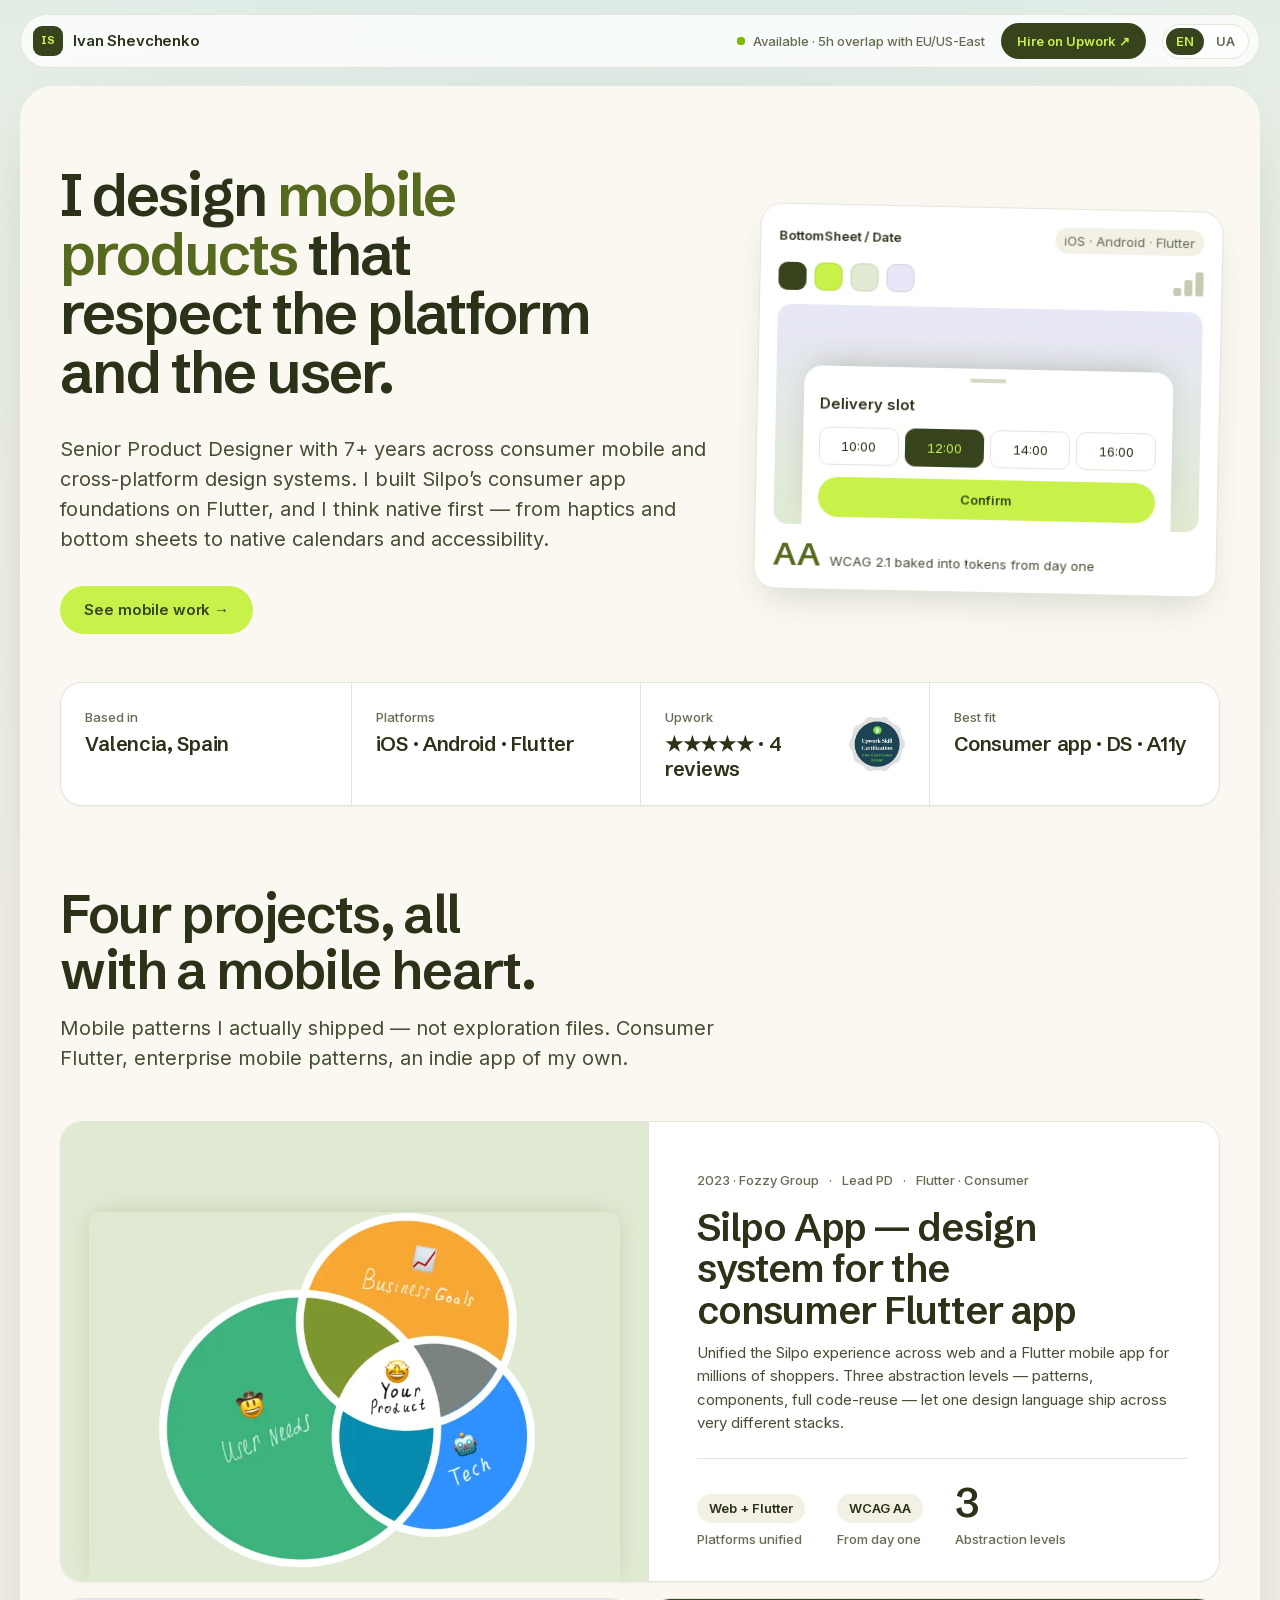
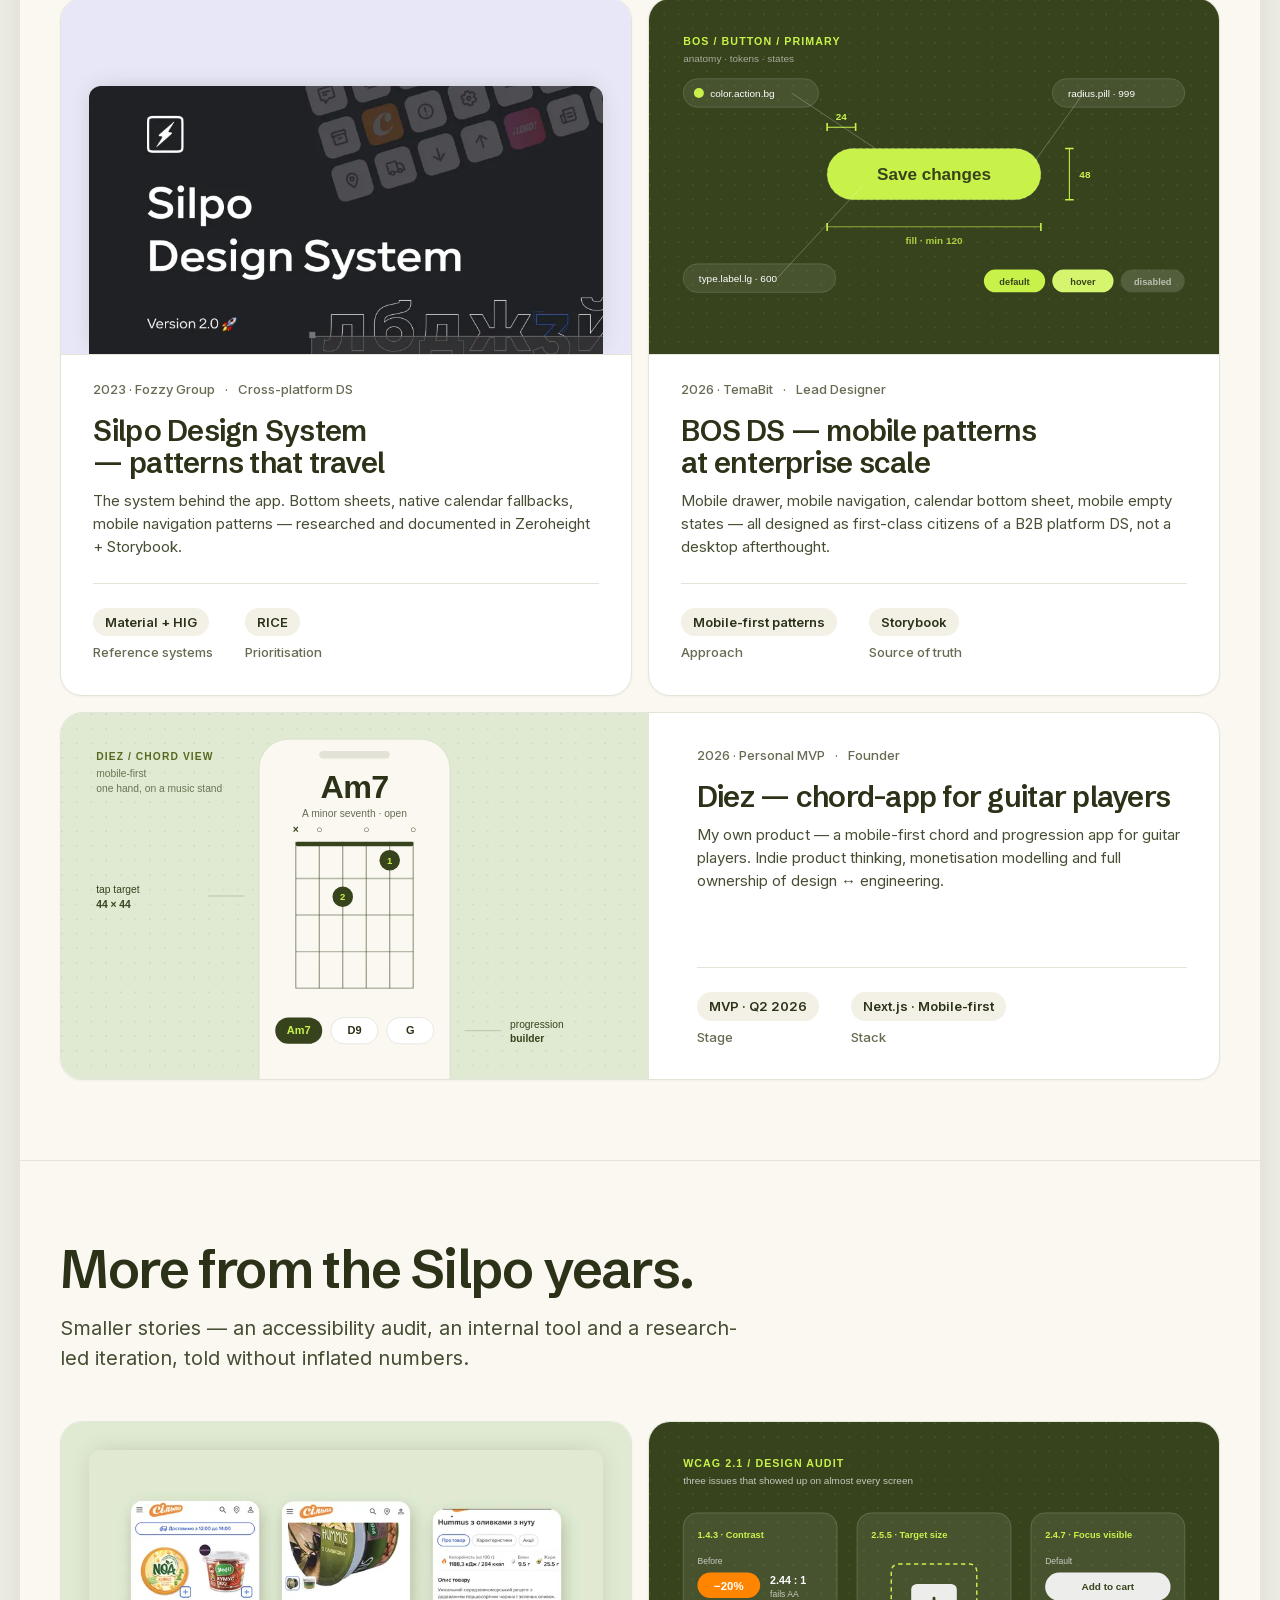
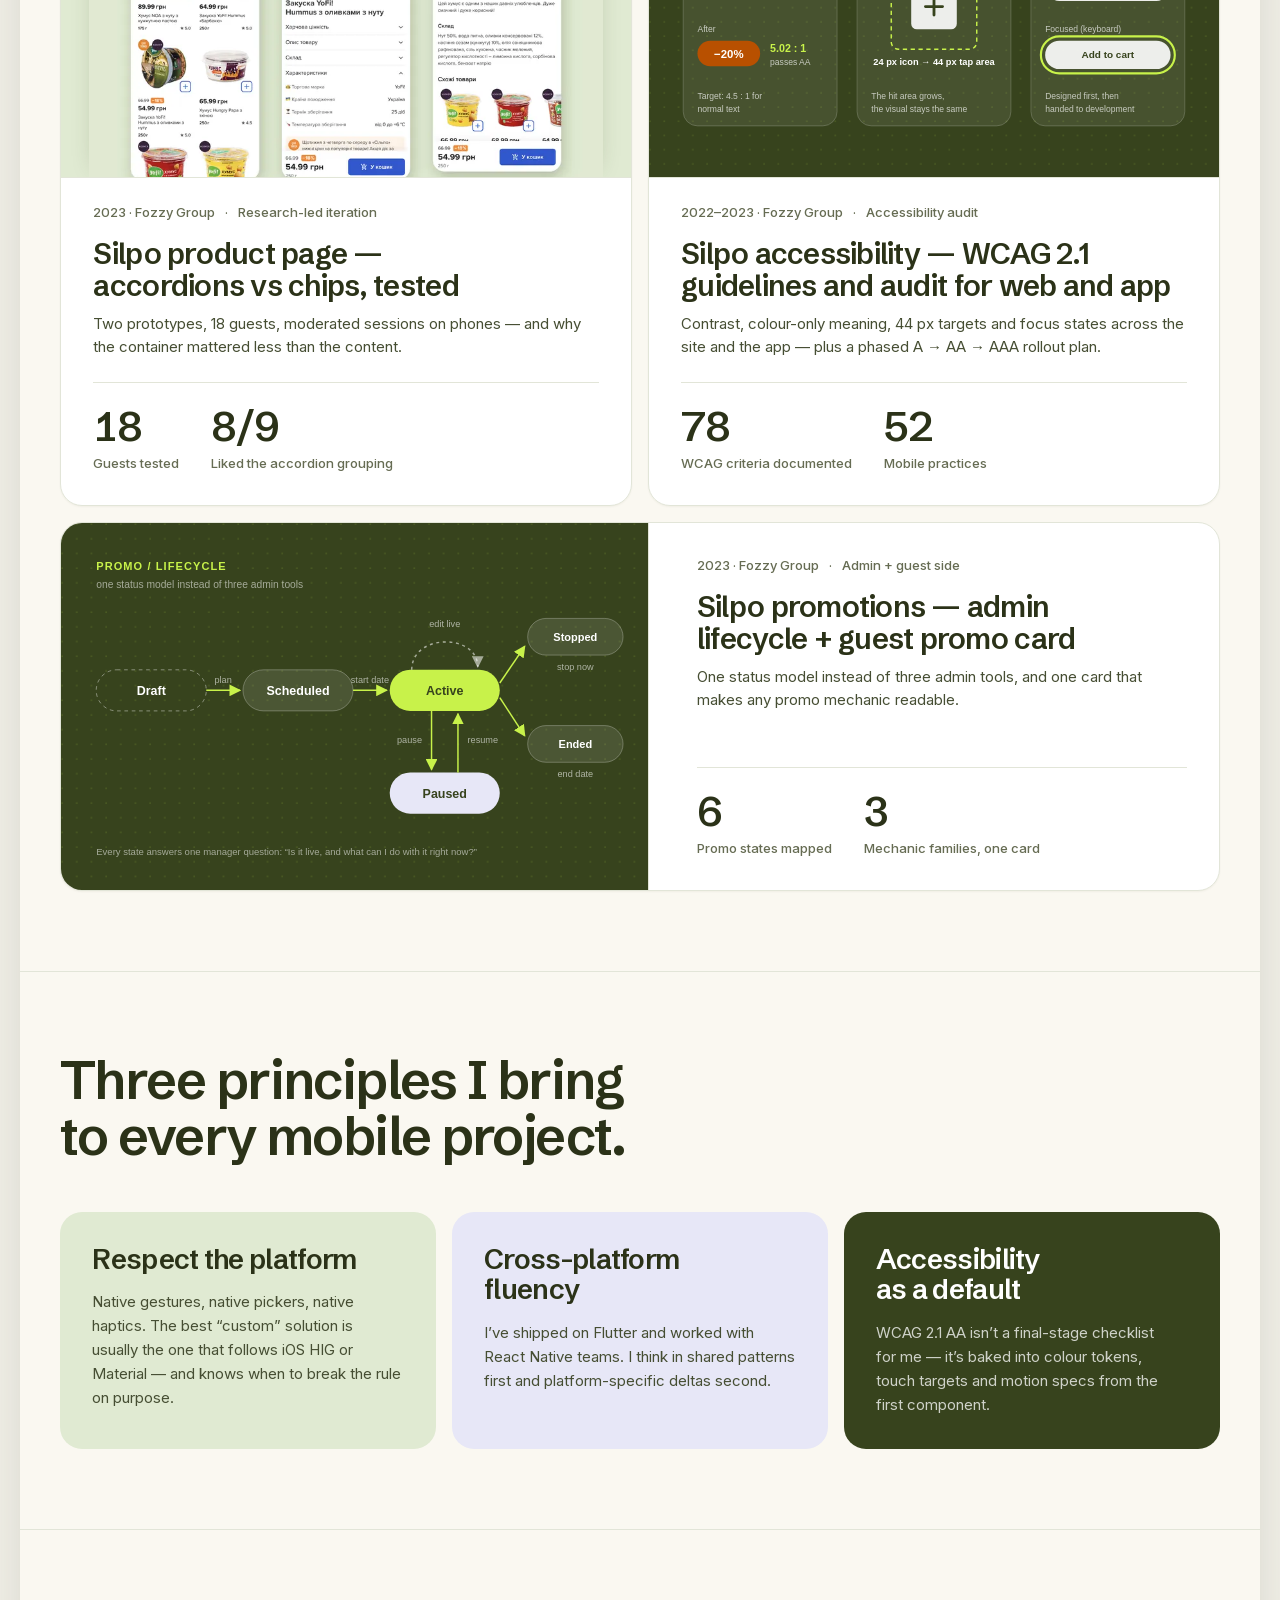
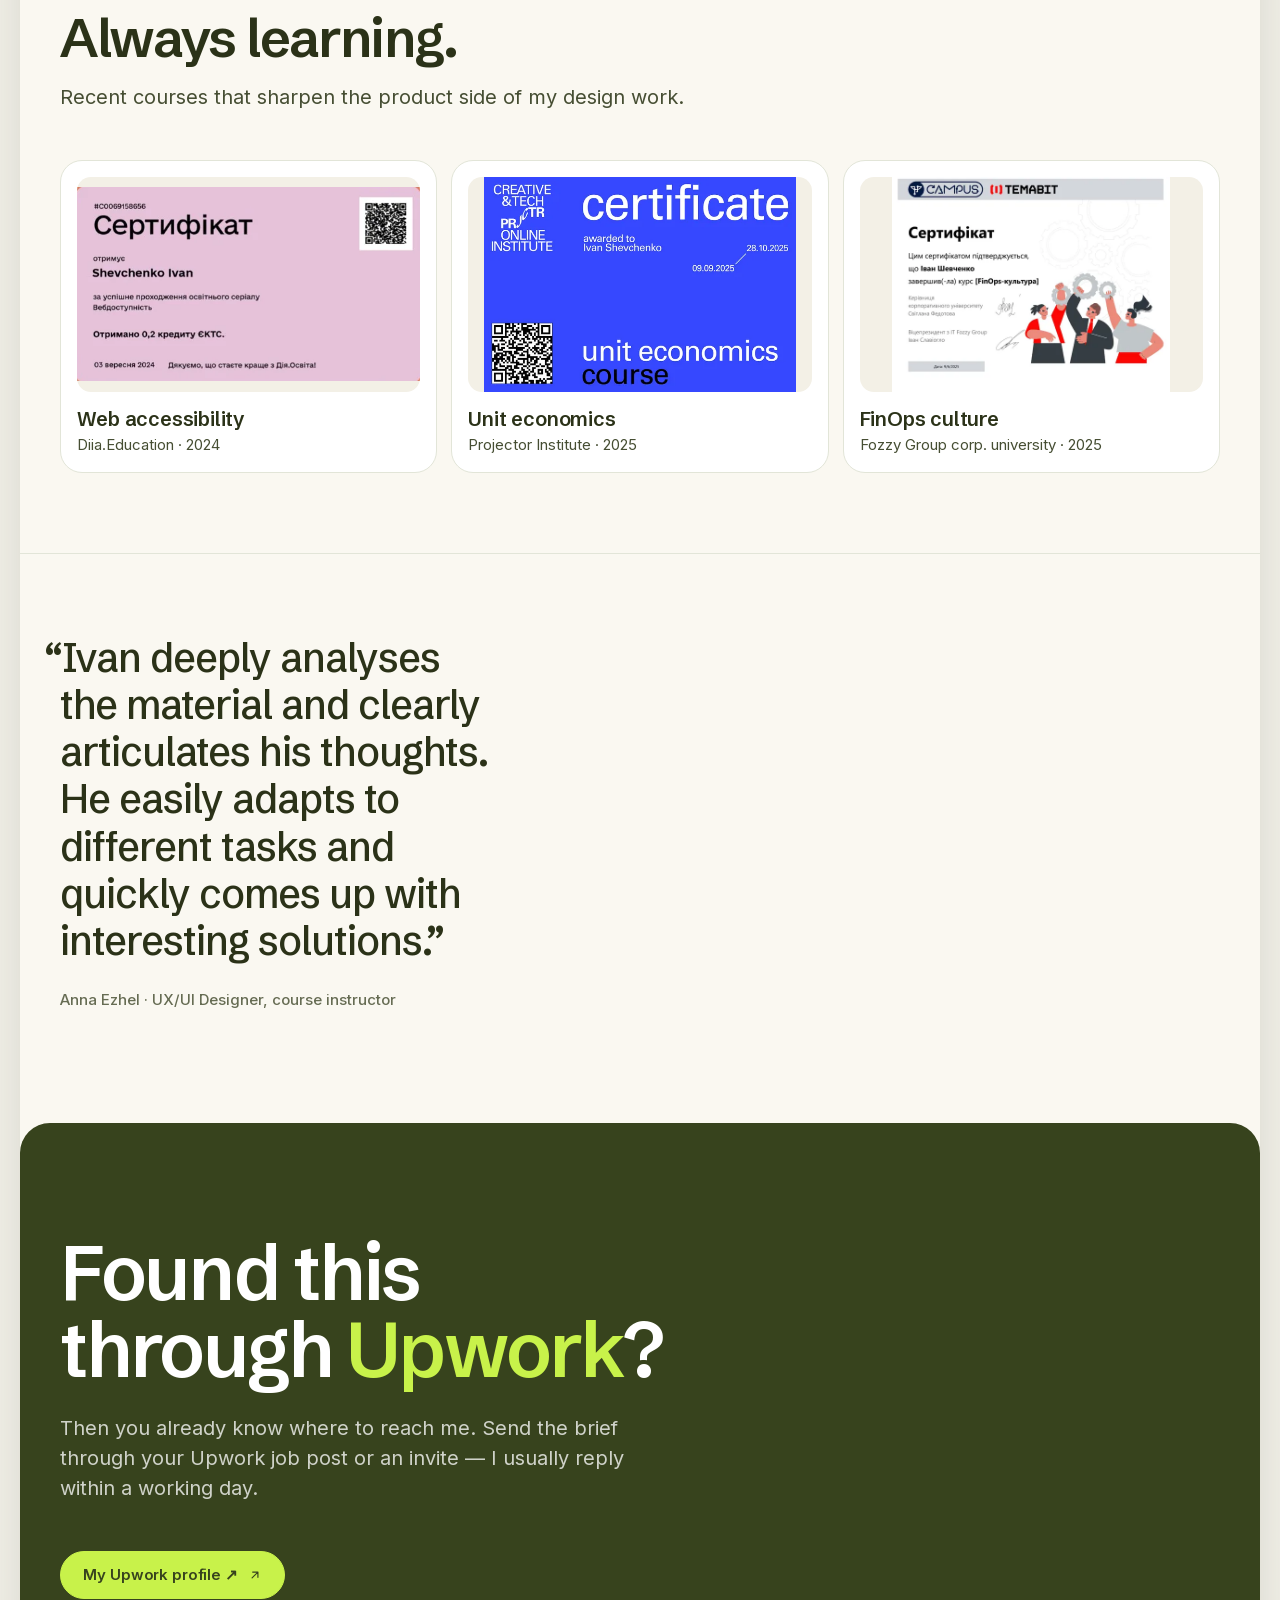
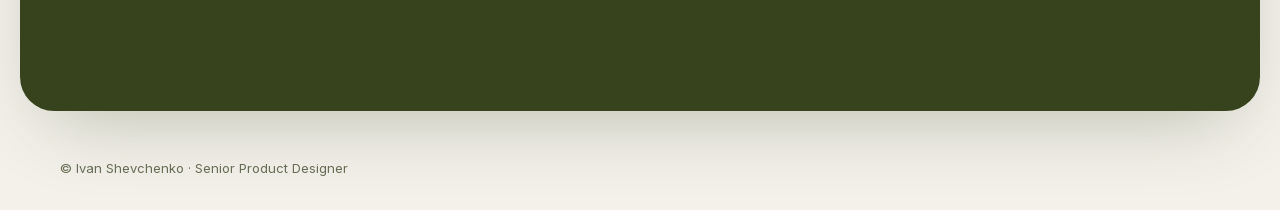
==== mobile/index.html @ 8f749a45 "Add Silpo accessibility case; deploy pending TemaBit cases, certificates, fonts, 404 Co-Authored-By:" ====
<!doctype html>
<html lang="en">
<head>
  <meta charset="utf-8" />
  <meta name="robots" content="noindex" />
  <meta name="viewport" content="width=device-width, initial-scale=1" />
  <title>Ivan Shevchenko — Senior Product Designer · Mobile Apps</title>
  <meta name="description" content="Senior Product Designer for mobile-first products. Flutter consumer app, cross-platform design systems, accessibility from day one." />
  <meta name="theme-color" content="#37431d" />
  <link rel="icon" href="../assets/favicon.svg" type="image/svg+xml" />
  <meta property="og:type" content="website" />
  <meta property="og:title" content="Ivan Shevchenko — Senior Product Designer · Mobile Apps" />
  <meta property="og:description" content="Senior Product Designer for mobile-first products. Flutter consumer app, cross-platform design systems, accessibility from day one." />
  <meta property="og:image" content="https://shevchenko-ivan.github.io/work/assets/og.png" />
  <meta name="twitter:card" content="summary_large_image" />
  <link rel="preload" href="../assets/fonts/schibsted-grotesk-latin.woff2" as="font" type="font/woff2" crossorigin>
  <link rel="preload" href="../assets/fonts/inter-latin.woff2" as="font" type="font/woff2" crossorigin>
  <link rel="stylesheet" href="../styles/main.css?v=4b3d7dd9" />
  <script>document.documentElement.classList.add('js')</script>
</head>
<body>
  <a class="skip-link" href="#main" data-i18n="a11y.skip">Skip to content</a>

  <header class="nav">
    <div class="wrap nav__inner">
      <a href="../" class="nav__brand" data-home>
        <span class="nav__brand-mark">IS</span>
        <span>Ivan Shevchenko</span>
      </a>
      <div class="nav__right">
        <div class="nav__meta">
          <span class="nav__status"><span class="nav__dot"></span><span data-i18n="status.available">Available · 5h overlap with EU/US-East</span></span>
        </div>
        <a class="nav__cta" href="https://www.upwork.com/freelancers/~0138a475970ec656ad" target="_blank" rel="noopener" data-i18n="nav.ctaUpwork">Hire on Upwork ↗</a>
        <button class="lang-switch" type="button">
          <span class="lang-switch__opt" data-lang="en">EN</span>
          <span class="lang-switch__opt" data-lang="ua">UA</span>
          <span class="sr-only lang-switch__hint"> — Українська версія</span>
        </button>
      </div>
    </div>
  </header>

  <main id="main" class="sheet">
    <section class="hero wrap">
      <div class="hero__copy">
      <h1 class="hero__title" data-i18n="hero.fl-mob.title">I design <em>mobile products</em> that respect the platform and the user.</h1>
      <p class="hero__lede" data-i18n="hero.fl-mob.lede">
        Senior Product Designer with 7+ years across consumer mobile and cross-platform design systems.
        I built Silpo’s consumer app foundations on Flutter, and I think native first —
        from haptics and bottom sheets to native calendars and accessibility.
      </p>
      <a class="hero__cta" href="#work" data-i18n="hero.cta.workMobile">See mobile work →</a>
      </div>
      <figure class="spec spec--mobile" aria-hidden="true">
      <div class="spec__bar"><span class="spec__name">BottomSheet / Date</span><span class="spec__tag">iOS · Android · Flutter</span></div>
      <div class="spec__tokens">
        <span class="spec__swatch spec__swatch--ink" data-token="ink · #37431D"></span>
        <span class="spec__swatch spec__swatch--lime" data-token="accent · #C8F24A"></span>
        <span class="spec__swatch spec__swatch--sage" data-token="sage · #E0EAD2"></span>
        <span class="spec__swatch spec__swatch--lav" data-token="lavender · #E7E7F7"></span>
        <span class="spec__spacing"><i></i><i></i><i></i></span>
      </div>
      <div class="spec__phone">
        <div class="spec__sheet">
          <span class="spec__handle"></span>
          <span class="spec__title">Delivery slot</span>
          <div class="spec__slots"><span>10:00</span><span class="is-on">12:00</span><span>14:00</span><span>16:00</span></div>
          <span class="spec__btn">Confirm</span>
        </div>
      </div>
      <figcaption class="spec__metric"><strong>AA</strong><span data-i18n="spec.m.wcag">WCAG 2.1 baked into tokens from day one</span></figcaption>
    </figure>
    </section>

    <section class="wrap">
      <div class="facts">
        <div class="fact"><div class="fact__label" data-i18n="fact.basedIn">Based in</div><div class="fact__value" data-i18n="fact.val.spain">Valencia, Spain</div></div>
        <div class="fact"><div class="fact__label" data-i18n="fact.platforms">Platforms</div><div class="fact__value">iOS · Android · Flutter</div></div>
        <div class="fact fact--cert"><div><div class="fact__label" data-i18n="fact.upwork">Upwork</div><div class="fact__value" data-i18n="fact.val.upwork">★★★★★ · 4 reviews</div></div><a class="cert" href="https://www.upwork.com/freelancers/~0138a475970ec656ad" target="_blank" rel="noopener"><img src="../assets/upwork-cert.webp" alt="Upwork Skill Certification: User Experience Design" width="200" height="192" loading="lazy" decoding="async"></a></div>
        <div class="fact"><div class="fact__label" data-i18n="fact.bestFit">Best fit</div><div class="fact__value">Consumer app · DS · A11y</div></div>
      </div>
    </section>

    <section id="work" class="section">
      <div class="wrap">
        <div class="section__head">
          <h2 class="section__title" data-i18n="sec.fl-mob.workTitle">Four projects, all with a mobile heart.</h2>
          <p class="section__desc" data-i18n="sec.fl-mob.workDesc">Mobile patterns I actually shipped — not exploration files. Consumer Flutter, enterprise mobile patterns, an indie app of my own.</p>
        </div>

        <div class="cases cases--featured">
          <a class="case" href="../cases/silpo-app/">
            <div class="case__thumb"><img src="../assets/cases/silpo-app/cover.webp" srcset="../assets/cases/silpo-app/cover-800.webp 800w, ../assets/cases/silpo-app/cover.webp 1600w" sizes="(min-width: 1000px) 640px, 100vw" width="1600" height="1112" alt="" loading="lazy" decoding="async"></div>
            <div class="case__meta"><span>2023 · Fozzy Group</span><span>Lead PD</span><span>Flutter · Consumer</span></div>
            <h3 class="case__title" data-i18n="t.f8d6ee84">Silpo App — design system for the consumer Flutter app</h3>
            <p class="case__sub" data-i18n="t.dd6a69f3">
              Unified the Silpo experience across web and a Flutter mobile app for millions of shoppers.
              Three abstraction levels — patterns, components, full code-reuse — let one design language ship across very different stacks.
            </p>
            <div class="case__metrics">
              <div><span class="metric__value metric__value--text">Web + Flutter</span><span class="metric__label" data-i18n="t.cb261b32">Platforms unified</span></div>
              <div><span class="metric__value metric__value--text">WCAG AA</span><span class="metric__label" data-i18n="t.08bc3591">From day one</span></div>
              <div><span class="metric__value">3</span><span class="metric__label" data-i18n="t.09fceba8">Abstraction levels</span></div>
            </div>
          </a>

          <a class="case" href="../cases/silpo-design-system/">
            <div class="case__thumb"><img src="../assets/cases/silpo-design-system/cover.webp" srcset="../assets/cases/silpo-design-system/cover-800.webp 800w, ../assets/cases/silpo-design-system/cover.webp 1600w" sizes="(min-width: 1000px) 640px, 100vw" width="1600" height="835" alt="" loading="lazy" decoding="async"></div>
            <div class="case__meta"><span>2023 · Fozzy Group</span><span>Cross-platform DS</span></div>
            <h3 class="case__title" data-i18n="t.dce5306d">Silpo Design System — patterns that travel</h3>
            <p class="case__sub" data-i18n="t.03d5e5f7">
              The system behind the app. Bottom sheets, native calendar fallbacks, mobile navigation patterns — researched and documented in Zeroheight + Storybook.
            </p>
            <div class="case__metrics">
              <div><span class="metric__value metric__value--text">Material + HIG</span><span class="metric__label" data-i18n="t.eaf71a87">Reference systems</span></div>
              <div><span class="metric__value metric__value--text">RICE</span><span class="metric__label" data-i18n="t.3eb38c39">Prioritisation</span></div>
            </div>
          </a>

          <a class="case" href="../cases/bos-design-system/">
            <div class="case__thumb case__thumb--art"><img src="../assets/cases/bos-design-system/anatomy.svg" alt="" width="800" height="500" loading="lazy" decoding="async"></div>
            <div class="case__meta"><span>2026 · TemaBit</span><span data-i18n="t.dc4a0d6a">Lead Designer</span></div>
            <h3 class="case__title" data-i18n="t.c1a23518">BOS DS — mobile patterns at enterprise scale</h3>
            <p class="case__sub" data-i18n="t.455fb505">
              Mobile drawer, mobile navigation, calendar bottom sheet, mobile empty states — all designed as first-class citizens of a B2B platform DS, not a desktop afterthought.
            </p>
            <div class="case__metrics">
              <div><span class="metric__value metric__value--text" data-i18n="t.918275a7">Mobile-first patterns</span><span class="metric__label" data-i18n="t.40a68b5d">Approach</span></div>
              <div><span class="metric__value metric__value--text">Storybook</span><span class="metric__label" data-i18n="t.b556a64b">Source of truth</span></div>
            </div>
          </a>

          <a class="case" href="../cases/diez/">
            <div class="case__thumb case__thumb--art"><img src="../assets/cases/diez/chord.svg" alt="" width="800" height="500" loading="lazy" decoding="async"></div>
            <div class="case__meta"><span data-i18n="t.cd29d9fe">2026 · Personal MVP</span><span data-i18n="t.ad5b1a22">Founder</span></div>
            <h3 class="case__title" data-i18n="t.53f28d13">Diez — chord-app for guitar players</h3>
            <p class="case__sub" data-i18n="t.a53be538">
              My own product — a mobile-first chord and progression app for guitar players.
              Indie product thinking, monetisation modelling and full ownership of design ↔ engineering.
            </p>
            <div class="case__metrics">
              <div><span class="metric__value metric__value--text">MVP · Q2 2026</span><span class="metric__label" data-i18n="t.64c6da24">Stage</span></div>
              <div><span class="metric__value metric__value--text">Next.js · Mobile-first</span><span class="metric__label" data-i18n="t.2187e102">Stack</span></div>
            </div>
          </a>
        </div>
      </div>
    </section>

    <section class="section">
      <div class="wrap">
        <div class="section__head">
          <h2 class="section__title" data-i18n="sec.more.title">More from the Silpo years.</h2>
          <p class="section__desc" data-i18n="sec.more.desc">Smaller stories — an accessibility audit, an internal tool and a research-led iteration, told without inflated numbers.</p>
        </div>
        <div class="cases">
          <a class="case" href="../cases/silpo-product-page/">
            <div class="case__thumb"><img src="../assets/cases/silpo-product-page/cover.webp" srcset="../assets/cases/silpo-product-page/cover-800.webp 800w, ../assets/cases/silpo-product-page/cover.webp 1600w" sizes="(min-width: 1000px) 640px, 100vw" width="1600" height="1186" alt="" loading="lazy" decoding="async"></div>
            <div class="case__meta"><span>2023 · Fozzy Group</span><span data-i18n="case.pp.meta.kind">Research-led iteration</span></div>
            <h3 class="case__title" data-i18n="case.pp.cardTitle">Silpo product page — accordions vs chips, tested</h3>
            <p class="case__sub" data-i18n="case.pp.cardSub">Two prototypes, 18 guests, moderated sessions on phones — and why the container mattered less than the content.</p>
            <div class="case__metrics">
              <div><span class="metric__value">18</span><span class="metric__label" data-i18n="case.pp.find.m1">Guests tested</span></div>
              <div><span class="metric__value">8/9</span><span class="metric__label" data-i18n="case.pp.find.m2">Liked the accordion grouping</span></div>
            </div>
          </a>
          <a class="case" href="../cases/silpo-accessibility/">
            <div class="case__thumb case__thumb--art"><img src="../assets/cases/silpo-accessibility/cover.svg" alt="" width="800" height="500" loading="lazy" decoding="async"></div>
            <div class="case__meta"><span>2022–2023 · Fozzy Group</span><span data-i18n="case.a11y.kicker">Accessibility audit</span></div>
            <h3 class="case__title" data-i18n="case.a11y.cardTitle">Silpo accessibility — WCAG 2.1 guidelines and audit for web and app</h3>
            <p class="case__sub" data-i18n="case.a11y.cardSub">Contrast, colour-only meaning, 44 px targets and focus states across the site and the app — plus a phased A → AA → AAA rollout plan.</p>
            <div class="case__metrics">
              <div><span class="metric__value">78</span><span class="metric__label" data-i18n="case.a11y.m1">WCAG criteria documented</span></div>
              <div><span class="metric__value">52</span><span class="metric__label" data-i18n="case.a11y.m2">Mobile practices</span></div>
            </div>
          </a>
          <a class="case" href="../cases/silpo-promo/">
            <div class="case__thumb case__thumb--art"><img src="../assets/cases/silpo-promo/lifecycle.svg" alt="" width="800" height="500" loading="lazy" decoding="async"></div>
            <div class="case__meta"><span>2023 · Fozzy Group</span><span data-i18n="case.promo.kicker">Admin + guest side</span></div>
            <h3 class="case__title" data-i18n="case.promo.cardTitle">Silpo promotions — admin lifecycle + guest promo card</h3>
            <p class="case__sub" data-i18n="case.promo.cardSub">One status model instead of three admin tools, and one card that makes any promo mechanic readable.</p>
            <div class="case__metrics">
              <div><span class="metric__value">6</span><span class="metric__label" data-i18n="case.promo.m1">Promo states mapped</span></div>
              <div><span class="metric__value">3</span><span class="metric__label" data-i18n="case.promo.m2">Mechanic families, one card</span></div>
            </div>
          </a>
        </div>
      </div>
    </section>

    <section class="section">
      <div class="wrap">
        <div class="section__head">
          <h2 class="section__title" data-i18n="sec.fl-mob.howTitle">Three principles I bring to every mobile project.</h2>
        </div>
        <div class="pillars">
          <div class="pillar">
            <h3 class="pillar__title" data-i18n="pillar.respectPlatform.title">Respect the platform</h3>
            <p class="pillar__body" data-i18n="pillar.body.respectPlatform">Native gestures, native pickers, native haptics. The best “custom” solution is usually the one that follows iOS HIG or Material — and knows when to break the rule on purpose.</p>
          </div>
          <div class="pillar">
            <h3 class="pillar__title" data-i18n="pillar.crossPlatform.title">Cross-platform fluency</h3>
            <p class="pillar__body" data-i18n="pillar.body.crossPlatform">
              I’ve shipped on Flutter and worked with React Native teams. I think in shared patterns first and platform-specific deltas second.
            </p>
          </div>
          <div class="pillar">
            <h3 class="pillar__title" data-i18n="pillar.a11y.title">Accessibility as a default</h3>
            <p class="pillar__body" data-i18n="pillar.body.a11y">
              WCAG 2.1 AA isn’t a final-stage checklist for me — it’s baked into colour tokens, touch targets and motion specs from the first component.
            </p>
          </div>
        </div>
      </div>
    </section>

    <section class="section">
      <div class="wrap">
        <div class="section__head">
          <h2 class="section__title" data-i18n="certs.title">Always learning.</h2>
          <p class="section__desc" data-i18n="certs.desc">Recent courses that sharpen the product side of my design work.</p>
        </div>
        <div class="certs">
          <a class="cert-card" href="../assets/certs/web-accessibility.webp" target="_blank" rel="noopener">
            <div class="cert-card__thumb"><img src="../assets/certs/web-accessibility.webp" width="516" height="292" alt="Certificate: Web accessibility, Diia.Education, 2024" loading="lazy" decoding="async"></div>
            <h3 class="cert-card__title" data-i18n="certs.a11y.title">Web accessibility</h3>
            <p class="cert-card__meta" data-i18n="certs.a11y.meta">Diia.Education · 2024</p>
          </a>
          <a class="cert-card" href="../assets/certs/unit-economics.webp" target="_blank" rel="noopener">
            <div class="cert-card__thumb"><img src="../assets/certs/unit-economics-600.webp" width="600" height="412" alt="Certificate: Unit economics course, Projector Creative &amp; Tech Institute, 2025" loading="lazy" decoding="async"></div>
            <h3 class="cert-card__title" data-i18n="certs.ue.title">Unit economics</h3>
            <p class="cert-card__meta" data-i18n="certs.ue.meta">Projector Institute · 2025</p>
          </a>
          <a class="cert-card" href="../assets/certs/finops.webp" target="_blank" rel="noopener">
            <div class="cert-card__thumb"><img src="../assets/certs/finops-600.webp" width="600" height="464" alt="Certificate: FinOps culture course, Fozzy Group corporate university, 2025" loading="lazy" decoding="async"></div>
            <h3 class="cert-card__title" data-i18n="certs.finops.title">FinOps culture</h3>
            <p class="cert-card__meta" data-i18n="certs.finops.meta">Fozzy Group corp. university · 2025</p>
          </a>
        </div>
      </div>
    </section>

    <section class="section">
      <div class="wrap">
        <h2 class="sr-only" data-i18n="section.testimonial">Testimonial</h2>
        <blockquote class="quote">
          <p class="quote__text" data-i18n="quote.anna">“Ivan deeply analyses the material and clearly articulates his thoughts. He easily adapts to different tasks and quickly comes up with interesting solutions.”</p>
          <p class="quote__cite" data-i18n="quote.anna.cite">Anna Ezhel · UX/UI Designer, course instructor</p>
        </blockquote>
      </div>
    </section>

      <section id="contact" class="contact">
      <div class="wrap">
        <h2 class="contact__title" data-i18n="fl.close.title">Found this through <em>Upwork</em>?</h2>
        <p class="contact__lede" data-i18n="fl.close.body">Then you already know where to reach me. Send the brief through your Upwork job post or an invite — I usually reply within a working day.</p>
        <div class="contact__row">
          <a class="contact__link" href="https://www.upwork.com/freelancers/~0138a475970ec656ad" target="_blank" rel="noopener" data-i18n="fl.close.cta">My Upwork profile ↗</a>
        </div>
      </div>
    </section>
  </main>

  <footer class="wrap foot">
    <span data-i18n="foot.copy">© Ivan Shevchenko · Senior Product Designer</span>
  </footer>

  <script src="../scripts/anim.js?v=e52e3bde" defer></script>
  <script src="../scripts/i18n.js?v=02f16e28" defer></script>
</body>
</html>
---- styles/main.css ----
/* ============================================
   Ivan Shevchenko — Portfolio
   Rounded bento · olive + lime · floating sheet.
   One stylesheet for the landing, four variations and seven case pages.
   ============================================ */

/* -- Fonts: self-hosted (no third-party request, GDPR-safe). Variable woff2, one file per subset. -- */
@font-face { font-family: 'Inter'; font-style: normal; font-weight: 400 600; font-display: swap;
  src: url(../assets/fonts/inter-latin.woff2) format('woff2'); unicode-range: U+0000-00FF, U+0131, U+0152-0153, U+02BB-02BC, U+02C6, U+02DA, U+02DC, U+0304, U+0308, U+0329, U+2000-206F, U+20AC, U+2122, U+2191, U+2193, U+2212, U+2215, U+FEFF, U+FFFD; }
@font-face { font-family: 'Inter'; font-style: normal; font-weight: 400 600; font-display: swap;
  src: url(../assets/fonts/inter-latin-ext.woff2) format('woff2'); unicode-range: U+0100-02BA, U+02BD-02C5, U+02C7-02CC, U+02CE-02D7, U+02DD-02FF, U+0304, U+0308, U+0329, U+1D00-1DBF, U+1E00-1E9F, U+1EF2-1EFF, U+2020, U+20A0-20AB, U+20AD-20C0, U+2113, U+2C60-2C7F, U+A720-A7FF; }
@font-face { font-family: 'Inter'; font-style: normal; font-weight: 400 600; font-display: swap;
  src: url(../assets/fonts/inter-cyrillic.woff2) format('woff2'); unicode-range: U+0301, U+0400-045F, U+0490-0491, U+04B0-04B1, U+2116; }
@font-face { font-family: 'Inter'; font-style: normal; font-weight: 400 600; font-display: swap;
  src: url(../assets/fonts/inter-cyrillic-ext.woff2) format('woff2'); unicode-range: U+0460-052F, U+1C80-1C8A, U+20B4, U+2DE0-2DFF, U+A640-A69F, U+FE2E-FE2F; }
@font-face { font-family: 'Schibsted Grotesk'; font-style: normal; font-weight: 500 700; font-display: swap;
  src: url(../assets/fonts/schibsted-grotesk-latin.woff2) format('woff2'); unicode-range: U+0000-00FF, U+0131, U+0152-0153, U+02BB-02BC, U+02C6, U+02DA, U+02DC, U+0304, U+0308, U+0329, U+2000-206F, U+20AC, U+2122, U+2191, U+2193, U+2212, U+2215, U+FEFF, U+FFFD; }
@font-face { font-family: 'Schibsted Grotesk'; font-style: normal; font-weight: 500 700; font-display: swap;
  src: url(../assets/fonts/schibsted-grotesk-latin-ext.woff2) format('woff2'); unicode-range: U+0100-02BA, U+02BD-02C5, U+02C7-02CC, U+02CE-02D7, U+02DD-02FF, U+0304, U+0308, U+0329, U+1D00-1DBF, U+1E00-1E9F, U+1EF2-1EFF, U+2020, U+20A0-20AB, U+20AD-20C0, U+2113, U+2C60-2C7F, U+A720-A7FF; }

/* -- Tokens ------------------------------------ */
:root {
  /* palette */
  --backdrop-1: #d6e6e5;
  --backdrop-2: #e6efe6;
  --backdrop-3: #f3f1ea;
  --sheet: #faf8f1;
  --card: #ffffff;
  --surface: #f3f0e6;
  --sage: #e0ead2;
  --lavender: #e7e7f7;
  --ink: #37431d;           /* brand dark olive: panels, marks */
  --text: #2b3218;
  --text-soft: #464e33;
  --text-muted: #666c53;
  --border: #e2e5d8;
  --accent: #c8f24a;        /* lime: fills only, never text on light */
  --accent-hover: #d6f56e;
  --accent-ink: #566a1f;    /* lime's readable partner on light surfaces */
  --on-ink: #ffffff;
  --on-ink-soft: rgba(255, 255, 255, 0.76);
  --on-ink-line: rgba(255, 255, 255, 0.16);

  /* type */
  --font-display: 'Schibsted Grotesk', 'Inter', -apple-system, BlinkMacSystemFont, sans-serif;
  --font-sans: 'Inter', -apple-system, BlinkMacSystemFont, 'Helvetica Neue', Arial, sans-serif;

  --fs-xs: 0.8125rem;
  --fs-sm: 0.9375rem;
  --fs-base: 1.0625rem;
  --fs-md: 1.25rem;
  --fs-lg: 1.75rem;

  /* space */
  --space-1: 0.5rem;
  --space-2: 1rem;
  --space-3: 1.5rem;
  --space-4: 2rem;
  --space-5: 3rem;
  --space-6: 5rem;
  --space-7: 7rem;

  /* shape + depth */
  --radius-sm: 14px;
  --radius: 22px;
  --radius-lg: 34px;
  --radius-pill: 999px;
  --shadow-card: 0 1px 2px rgba(55, 67, 29, 0.05);
  --shadow-lift: 0 18px 36px -12px rgba(55, 67, 29, 0.18);
  --shadow-sheet: 0 30px 80px -28px rgba(45, 55, 20, 0.30);

  /* layout */
  --max-width: 1240px;
  --gutter: clamp(20px, 4vw, 40px);
  --nav-h: 76px;

  /* motion */
  --ease: cubic-bezier(0.25, 1, 0.5, 1);
  --ease-out-expo: cubic-bezier(0.16, 1, 0.3, 1);

  /* north-east arrow, drawn once, used as a mask so it takes currentColor */
  --icon-arrow: url("data:image/svg+xml,%3Csvg xmlns='http://www.w3.org/2000/svg' viewBox='0 0 24 24' fill='none' stroke='black' stroke-width='2' stroke-linecap='round' stroke-linejoin='round'%3E%3Cpath d='M7 17 17 7M8 7h9v9'/%3E%3C/svg%3E");
}

/* -- Base -------------------------------------- */
*, *::before, *::after { box-sizing: border-box; }

html {
  -webkit-text-size-adjust: 100%;
  scroll-behavior: smooth;
  scroll-padding-top: calc(var(--nav-h) + 16px);
  scrollbar-color: #b9c0a6 transparent;
  background: var(--backdrop-3);
}

body {
  position: relative;
  margin: 0;
  min-height: 100vh;
  color: var(--text);
  font-family: var(--font-sans);
  font-size: var(--fs-base);
  line-height: 1.55;
  -webkit-font-smoothing: antialiased;
  -moz-osx-font-smoothing: grayscale;
  caret-color: var(--accent-ink);
}

/* Backdrop lives on its own fixed layer. `background-attachment: fixed` on
   <body> left whole screens unpainted while scrolling, so never go back to it. */
body::before {
  content: "";
  position: fixed;
  inset: 0;
  z-index: -1;
  pointer-events: none;
  background:
    radial-gradient(130% 90% at 50% -20%, var(--backdrop-1) 0%, rgba(214, 230, 229, 0) 55%),
    linear-gradient(180deg, var(--backdrop-2) 0%, #edf1e8 45%, var(--backdrop-3) 100%);
}

h1, h2, h3, h4 {
  margin: 0;
  font-family: var(--font-display);
  font-weight: 600;
  letter-spacing: -0.025em;
  line-height: 1.05;
  text-wrap: balance;
}
p { margin: 0; text-wrap: pretty; }

img, svg { display: block; max-width: 100%; height: auto; }

a { color: inherit; text-decoration: none; transition: color 0.2s var(--ease); }
a:hover { color: var(--accent-ink); }

::selection { background: var(--accent); color: var(--ink); }

:focus-visible {
  outline: 2px solid var(--accent-ink);
  outline-offset: 3px;
  border-radius: 8px;
}

.sr-only {
  position: absolute; width: 1px; height: 1px; padding: 0; margin: -1px;
  overflow: hidden; clip: rect(0, 0, 0, 0); white-space: nowrap; border: 0;
}

.skip-link {
  position: fixed;
  top: 12px;
  left: 12px;
  z-index: 100;
  padding: 10px 18px;
  border-radius: var(--radius-pill);
  background: var(--ink);
  color: var(--accent);
  font-weight: 600;
  font-size: var(--fs-sm);
  transform: translateY(-160%);
  transition: transform 0.2s var(--ease);
}
.skip-link:focus { transform: none; color: var(--accent); }

/* shared arrow glyph (cards, contact links) */
.arrow,
a.case::after,
.related__card::after,
.landing__card::after,
.contact__link::after {
  content: "";
  display: inline-block;
  width: 1em;
  height: 1em;
  background: currentColor;
  -webkit-mask: var(--icon-arrow) center / contain no-repeat;
          mask: var(--icon-arrow) center / contain no-repeat;
  transition: transform 0.22s var(--ease);
}

/* -- Layout ------------------------------------ */
.wrap {
  width: 100%;
  max-width: var(--max-width);
  margin: 0 auto;
  padding: 0 var(--gutter);
}

/* the floating cream sheet every page sits on */
.sheet {
  display: block;
  background: var(--sheet);
  border-radius: var(--radius-lg);
  margin: 8px clamp(8px, 1.6vw, 22px) clamp(16px, 2.4vw, 34px);
  box-shadow: var(--shadow-sheet);
  overflow: clip;
}

.section { padding: var(--space-6) 0; }
.section + .section { border-top: 1px solid var(--border); }

/* -- Nav --------------------------------------- */
.nav {
  position: sticky;
  top: 0;
  z-index: 50;
  padding: 14px 0 10px;
}

.nav__inner {
  display: flex;
  align-items: center;
  justify-content: space-between;
  gap: var(--space-2);
  padding: 8px 10px 8px 12px;
  border: 1px solid var(--border);
  border-radius: var(--radius-pill);
  background: rgba(255, 255, 255, 0.78);
  -webkit-backdrop-filter: saturate(1.4) blur(14px);
          backdrop-filter: saturate(1.4) blur(14px);
}

.nav__brand {
  display: flex;
  align-items: center;
  gap: 10px;
  font-weight: 600;
  font-size: var(--fs-sm);
  letter-spacing: -0.01em;
  white-space: nowrap;
}

.nav__brand-mark {
  width: 30px;
  height: 30px;
  display: grid;
  place-items: center;
  border-radius: 9px;
  background: var(--ink);
  color: var(--accent);
  font-family: var(--font-display);
  font-size: 11px;
  font-weight: 700;
  letter-spacing: 0.02em;
}

.nav__right { display: flex; align-items: center; gap: var(--space-2); }

.nav__meta {
  color: var(--text-muted);
  font-size: var(--fs-xs);
  font-weight: 500;
}

.nav__status { display: inline-flex; align-items: center; gap: 8px; }

.nav__dot {
  position: relative;
  flex: none;
  width: 8px;
  height: 8px;
  border-radius: 50%;
  background: #7fb800;
}

.nav__back { color: var(--text-soft); padding: 8px 4px; white-space: nowrap; }
.nav__back:hover { color: var(--accent-ink); }

@media (max-width: 760px) {
  .nav__status { display: none; }
}
/* phones: the mark already links home, so the name and "← Portfolio" yield to the CTA */
@media (max-width: 480px) {
  .nav__inner:has(.nav__cta) .nav__brand > span:last-child,
  .nav__back { display: none; }
}

.nav__cta {
  display: inline-flex;
  align-items: center;
  min-height: 36px;
  padding: 0 16px;
  border-radius: var(--radius-pill);
  background: var(--ink);
  color: var(--accent);
  font-size: var(--fs-xs);
  font-weight: 600;
  white-space: nowrap;
  transition: background-color 0.2s var(--ease), transform 0.2s var(--ease);
}
.nav__cta:hover { color: var(--accent); background: #2b3516; transform: translateY(-1px); }

/* -- Language switch --------------------------- */
.lang-switch {
  display: inline-flex;
  align-items: center;
  padding: 3px;
  gap: 2px;
  border: 1px solid var(--border);
  border-radius: var(--radius-pill);
  background: rgba(255, 255, 255, 0.7);
  color: var(--text-muted);
  font: 600 var(--fs-xs)/1 var(--font-sans);
  cursor: pointer;
}
.lang-switch__opt {
  padding: 7px 10px;
  border-radius: var(--radius-pill);
  transition: background-color 0.2s var(--ease), color 0.2s var(--ease);
}
.lang-switch:hover .lang-switch__opt:not(.lang-switch__opt--active) { color: var(--text); }
.lang-switch__opt--active { background: var(--ink); color: var(--accent); }

/* -- Hero -------------------------------------- */
.hero { padding-top: var(--space-6); padding-bottom: var(--space-5); }

.hero__title {
  font-size: clamp(2.6rem, 6.4vw, 5.75rem);
  line-height: 1;
  letter-spacing: -0.035em;
  max-width: 15ch;
  margin-bottom: var(--space-4);
}
.hero__title em { font-style: normal; color: var(--accent-ink); }

.hero__lede {
  font-size: var(--fs-md);
  line-height: 1.5;
  color: var(--text-soft);
  max-width: 58ch;
  margin-bottom: var(--space-4);
}

.hero__cta,
.hero__cta-secondary {
  display: inline-flex;
  align-items: center;
  min-height: 48px;
  padding: 0 24px;
  border-radius: var(--radius-pill);
  font-weight: 600;
  font-size: var(--fs-sm);
  letter-spacing: -0.01em;
  transition: transform 0.22s var(--ease), box-shadow 0.22s var(--ease), background-color 0.2s var(--ease);
}
.hero__cta { background: var(--accent); color: var(--ink); }
.hero__cta:hover { background: var(--accent-hover); color: var(--ink); transform: translateY(-2px); box-shadow: var(--shadow-lift); }
.hero__cta:active { transform: none; box-shadow: none; }

.hero__cta-secondary {
  margin-left: 10px;
  background: var(--card);
  color: var(--ink);
  border: 1px solid var(--border);
}
.hero__cta-secondary:hover { background: var(--surface); color: var(--ink); }

/* hero goes two-column on wide screens: pitch left, a live spec card right */
@media (min-width: 1000px) {
  .hero {
    display: grid;
    grid-template-columns: minmax(0, 7fr) minmax(0, 5fr);
    column-gap: var(--space-5);
    align-items: center;
  }
  .hero .hero__title { font-size: clamp(2.75rem, 4.6vw, 4.5rem); max-width: 16ch; }
}

/* -- Spec card (hero) -------------------------- */
.spec {
  display: none;
  margin: 0;
  padding: 18px;
  border: 1px solid var(--border);
  border-radius: var(--radius);
  background: var(--card);
  box-shadow: var(--shadow-lift);
  font-size: var(--fs-xs);
  color: var(--text-soft);
  transform: rotate(1.2deg);
  transition: transform 0.5s var(--ease-out-expo);
}
@media (min-width: 1000px) { .spec { display: block; } }
.spec:hover { transform: rotate(0deg) translateY(-4px); }

.spec__bar { display: flex; justify-content: space-between; align-items: center; margin-bottom: 14px; }
.spec__name { font-weight: 600; color: var(--text); }
.spec__tag { padding: 3px 9px; border-radius: var(--radius-pill); background: var(--surface); color: var(--text-muted); }

.spec__tokens { display: flex; align-items: center; gap: 8px; margin-bottom: 14px; }
.spec__swatch {
  position: relative;
  width: 28px;
  height: 28px;
  border-radius: 9px;
  box-shadow: inset 0 0 0 1px rgba(55, 67, 29, 0.12);
  transition: transform 0.25s var(--ease);
}
.spec__swatch--ink { background: var(--ink); }
.spec__swatch--lime { background: var(--accent); }
.spec__swatch--sage { background: var(--sage); }
.spec__swatch--lav { background: var(--lavender); }
.spec__swatch::after {
  content: attr(data-token);
  position: absolute;
  left: 50%;
  bottom: calc(100% + 8px);
  padding: 4px 8px;
  border-radius: 6px;
  background: var(--ink);
  color: var(--accent);
  font-size: 11px;
  font-weight: 600;
  white-space: nowrap;
  opacity: 0;
  transform: translate(-50%, 4px);
  transition: opacity 0.2s var(--ease), transform 0.2s var(--ease);
  pointer-events: none;
}
.spec__swatch:hover { transform: translateY(-2px); }
.spec__swatch:hover::after { opacity: 1; transform: translate(-50%, 0); }
.spec__spacing { display: flex; align-items: flex-end; gap: 3px; margin-left: auto; }
.spec__spacing i { display: block; width: 8px; background: rgba(86, 106, 31, 0.35); border-radius: 2px; }
.spec__spacing i:nth-child(1) { height: 8px; }
.spec__spacing i:nth-child(2) { height: 16px; }
.spec__spacing i:nth-child(3) { height: 24px; }

.spec__grid { border: 1px solid var(--border); border-radius: var(--radius-sm); overflow: hidden; }
.spec__row {
  display: grid;
  grid-template-columns: 52px 1fr auto 30px;
  align-items: center;
  gap: 10px;
  padding: 10px 12px;
  border-top: 1px solid var(--border);
  color: var(--text);
  transition: background-color 0.25s var(--ease);
}
.spec__row:first-child { border-top: none; }
.spec__row--head { background: var(--surface); color: var(--text-muted); font-weight: 600; }
.spec__row--hover, .spec__row:not(.spec__row--head):hover { background: #f4f8e8; }
.spec__id { font-variant-numeric: tabular-nums; color: var(--text-muted); }
.spec__chip { padding: 3px 9px; border-radius: var(--radius-pill); background: var(--sage); color: var(--ink); font-weight: 600; white-space: nowrap; }
.spec__chip--live { background: var(--accent); }
.spec__chip--warn { background: #fbe8c8; color: #6b4a0e; }
.spec__switch {
  position: relative;
  width: 28px;
  height: 16px;
  border-radius: var(--radius-pill);
  background: #d5d9c8;
  transition: background-color 0.25s var(--ease);
}
.spec__switch::after {
  content: "";
  position: absolute;
  top: 2px;
  left: 2px;
  width: 12px;
  height: 12px;
  border-radius: 50%;
  background: #fff;
  box-shadow: 0 1px 2px rgba(0, 0, 0, 0.2);
  transition: transform 0.25s var(--ease);
}
.spec__switch--on, .spec__row:hover .spec__switch { background: var(--ink); }
.spec__switch--on::after, .spec__row:hover .spec__switch::after { transform: translateX(12px); background: var(--accent); }

.spec__phone {
  display: flex;
  align-items: flex-end;
  height: 220px;
  padding: 0 28px;
  border-radius: var(--radius-sm);
  background: linear-gradient(180deg, var(--lavender), var(--sage));
  overflow: hidden;
}
.spec__sheet {
  width: 100%;
  padding: 10px 16px 16px;
  border-radius: 18px 18px 0 0;
  background: var(--card);
  box-shadow: 0 -10px 30px -12px rgba(55, 67, 29, 0.3);
  display: grid;
  gap: 12px;
  transform: translateY(8px);
  transition: transform 0.5s var(--ease-out-expo);
}
.spec:hover .spec__sheet { transform: none; }
.spec__handle { justify-self: center; width: 36px; height: 4px; border-radius: 2px; background: #d5d9c8; }
.spec__title { font-size: var(--fs-sm); font-weight: 600; color: var(--text); }
.spec__slots { display: grid; grid-template-columns: repeat(4, 1fr); gap: 6px; }
.spec__slots span {
  padding: 8px 0;
  border: 1px solid var(--border);
  border-radius: 10px;
  text-align: center;
  font-variant-numeric: tabular-nums;
  color: var(--text);
}
.spec__slots .is-on { border-color: var(--ink); background: var(--ink); color: var(--accent); }
.spec__btn { padding: 10px 0; border-radius: var(--radius-pill); background: var(--accent); color: var(--ink); text-align: center; font-weight: 600; }

.spec__metric { display: flex; align-items: baseline; gap: 10px; margin-top: 14px; }
.spec__metric strong {
  font-family: var(--font-display);
  font-size: 2rem;
  font-weight: 600;
  letter-spacing: -0.03em;
  color: var(--accent-ink);
  line-height: 1;
}

/* -- Quick facts ------------------------------- */
.facts,
.case-facts {
  display: grid;
  grid-template-columns: repeat(4, 1fr);
  border: 1px solid var(--border);
  border-radius: var(--radius);
  background: var(--card);
  box-shadow: var(--shadow-card);
  overflow: hidden;
}
.fact { padding: var(--space-3); border-left: 1px solid var(--border); }
.fact:first-child { border-left: none; }

.fact__label {
  font-size: var(--fs-xs);
  font-weight: 500;
  color: var(--text-muted);
  margin-bottom: 4px;
}
.fact__value {
  font-family: var(--font-display);
  font-size: var(--fs-md);
  font-weight: 600;
  letter-spacing: -0.015em;
  line-height: 1.25;
}

/* -- Upwork certification badge (freelance) ---- */
.cert {
  display: inline-block;
  line-height: 0;
  border-radius: 50%;
  transition: transform 0.2s var(--ease);
}
.cert:hover { transform: translateY(-4px); }
.cert img { width: 64px; height: auto; }
.fact--cert { display: flex; align-items: center; justify-content: space-between; gap: 12px; }

/* -- Certificates: small proof cards, each opens the full certificate -- */
.certs { display: grid; grid-template-columns: 1fr; gap: 14px; }
@media (min-width: 760px) { .certs { grid-template-columns: repeat(3, 1fr); } }
.cert-card {
  display: block;
  padding: var(--space-2);
  border-radius: var(--radius);
  background: var(--card);
  border: 1px solid var(--border);
  transition: transform 0.25s var(--ease), box-shadow 0.25s var(--ease);
}
.cert-card:hover { color: inherit; transform: translateY(-4px); box-shadow: var(--shadow-lift); }
.cert-card__thumb {
  aspect-ratio: 16 / 10;
  overflow: hidden;
  border-radius: calc(var(--radius) - 8px);
  background: var(--surface);
  margin-bottom: var(--space-2);
}
.cert-card__thumb img { width: 100%; height: 100%; object-fit: contain; }
.cert-card__title { font-family: var(--font-display); font-size: var(--fs-md); font-weight: 600; letter-spacing: -0.01em; }
.cert-card__meta { margin-top: 4px; font-size: var(--fs-sm); color: var(--text-soft); }

/* -- Section heading --------------------------- */
.section__head { margin-bottom: var(--space-5); max-width: 62ch; }

.section__title {
  font-size: clamp(2rem, 4.2vw, 3.5rem);
  letter-spacing: -0.03em;
  line-height: 1.04;
  margin-bottom: var(--space-2);
}
.section__desc { color: var(--text-soft); font-size: var(--fs-md); line-height: 1.5; }

/* -- Case cards (bento) ------------------------ */
.cases { display: grid; grid-template-columns: 1fr; gap: 16px; }

.case {
  position: relative;
  display: flex;
  flex-direction: column;
  padding: var(--space-4);
  border: 1px solid var(--border);
  border-radius: var(--radius);
  background: var(--card);
  box-shadow: var(--shadow-card);
  overflow: hidden;
  transition: transform 0.25s var(--ease), box-shadow 0.25s var(--ease);
}
a.case:hover { color: inherit; transform: translateY(-4px); box-shadow: var(--shadow-lift); }

a.case::after {
  position: absolute;
  top: 18px;
  right: 18px;
  width: 36px;
  height: 36px;
  border-radius: 50%;
  -webkit-mask: none; mask: none;
  background:
    var(--ink) center / 16px no-repeat;
  /* arrow drawn in lime on an ink disc */
  background-image: url("data:image/svg+xml,%3Csvg xmlns='http://www.w3.org/2000/svg' viewBox='0 0 24 24' fill='none' stroke='%23c8f24a' stroke-width='2.2' stroke-linecap='round' stroke-linejoin='round'%3E%3Cpath d='M7 17 17 7M8 7h9v9'/%3E%3C/svg%3E");
  opacity: 0;
  transform: scale(0.8);
  transition: opacity 0.22s var(--ease), transform 0.22s var(--ease);
}
a.case:hover::after, a.case:focus-visible::after { opacity: 1; transform: none; }

.case__thumb {
  margin: calc(-1 * var(--space-4)) calc(-1 * var(--space-4)) var(--space-3);
  aspect-ratio: 16 / 10;
  overflow: hidden;
  background: var(--surface);
  border-bottom: 1px solid var(--border);
}
.case__thumb:not(.case__thumb--art) {
  display: flex;
  align-items: flex-end;
  padding: 28px 28px 0;
  background: var(--sage);
}
.cases > .case:nth-child(even) .case__thumb:not(.case__thumb--art) { background: var(--lavender); }
.case__thumb img {
  width: 100%;
  height: 100%;
  object-fit: cover;
  object-position: top center;
  transition: transform 0.6s var(--ease);
}
.case__thumb:not(.case__thumb--art) img {
  height: auto;
  max-height: 100%;
  border-radius: 12px 12px 0 0;
  box-shadow: 0 -2px 24px -8px rgba(55, 67, 29, 0.28);
  transform-origin: bottom center;
}
a.case:hover .case__thumb img { transform: scale(1.025); }

/* drawn SVG tiles for cases without screenshots */
.case__thumb--art img, .case-cover__inner--art img { object-position: center; }

/* wordmark tiles (legacy fallback) */
.case__thumb--placeholder {
  display: grid;
  place-items: center;
  background-color: var(--ink);
  background-image: radial-gradient(rgba(200, 242, 74, 0.16) 1px, transparent 1.4px);
  background-size: 18px 18px;
  color: var(--accent);
  font-family: var(--font-display);
  font-size: clamp(2.5rem, 5vw, 4rem);
  font-weight: 700;
  letter-spacing: -0.04em;
}
.case__thumb--diez {
  background-color: var(--sage);
  background-image: radial-gradient(rgba(55, 67, 29, 0.14) 1px, transparent 1.4px);
  color: var(--ink);
}

.case__meta {
  display: flex;
  flex-wrap: wrap;
  gap: 6px 10px;
  margin-bottom: var(--space-2);
  font-size: var(--fs-xs);
  font-weight: 500;
  color: var(--text-muted);
}
.case__meta span:not(:last-child)::after { content: "·"; margin-left: 10px; }

.case__title {
  font-size: clamp(1.5rem, 2.3vw, 2rem);
  letter-spacing: -0.025em;
  line-height: 1.08;
  margin-bottom: 10px;
  transition: color 0.2s var(--ease);
}
a.case:hover .case__title { color: var(--accent-ink); }

.case__sub {
  font-size: var(--fs-sm);
  line-height: 1.55;
  color: var(--text-soft);
  margin-bottom: var(--space-3);
  max-width: 62ch;
}

.case__metrics {
  display: flex;
  flex-wrap: wrap;
  align-items: flex-end;
  gap: var(--space-2) var(--space-4);
  margin-top: auto;
  padding-top: var(--space-3);
  border-top: 1px solid var(--border);
}

.metric__value {
  display: block;
  font-family: var(--font-display);
  font-size: 2.5rem;
  font-weight: 600;
  line-height: 1;
  letter-spacing: -0.035em;
  font-variant-numeric: tabular-nums;
  color: var(--text);
}
.case__metrics .metric__value--text {
  display: inline-block;
  padding: 6px 12px;
  border-radius: var(--radius-pill);
  background: var(--surface);
  font: 600 var(--fs-xs)/1.3 var(--font-sans);
  letter-spacing: 0;
}
.metric__label {
  display: block;
  margin-top: 6px;
  font-size: var(--fs-xs);
  font-weight: 500;
  color: var(--text-muted);
}

@media (min-width: 760px) {
  .cases { grid-template-columns: repeat(2, 1fr); }
  /* an odd card out spans the row instead of leaving a hole */
  .cases:not(.cases--featured) > .case:last-child:nth-child(odd) { grid-column: 1 / -1; }
}

@media (min-width: 1000px) {
  .cases--featured > .case:first-child,
  .cases--featured > .case:last-child:nth-child(even) { grid-column: 1 / -1; }

  /* full-row cards go horizontal: picture left, story right */
  .cases--featured > .case:first-child,
  .cases--featured > .case:last-child:nth-child(even),
  .cases:not(.cases--featured) > .case:last-child:nth-child(odd) {
    display: grid;
    grid-template-columns: minmax(0, 1.2fr) minmax(0, 1fr);
    grid-template-rows: auto auto auto 1fr;
    column-gap: var(--space-5);
    padding-left: 0;
  }
  .cases--featured > .case:first-child .case__thumb,
  .cases--featured > .case:last-child:nth-child(even) .case__thumb,
  .cases:not(.cases--featured) > .case:last-child:nth-child(odd) .case__thumb {
    grid-column: 1;
    grid-row: 1 / -1;
    margin: calc(-1 * var(--space-4)) 0;
    aspect-ratio: auto;
    min-height: 360px;
    border-bottom: none;
    border-right: 1px solid var(--border);
  }
  .cases--featured > .case:first-child > :not(.case__thumb),
  .cases--featured > .case:last-child:nth-child(even) > :not(.case__thumb),
  .cases:not(.cases--featured) > .case:last-child:nth-child(odd) > :not(.case__thumb) { grid-column: 2; }
  .cases--featured > .case:first-child .case__meta { padding-top: var(--space-2); }
  .cases--featured > .case:first-child .case__title { font-size: clamp(2rem, 3vw, 2.625rem); }
}

/* -- Pillars (pastel bento) -------------------- */
.pillars { display: grid; grid-template-columns: 1fr; gap: 16px; }
@media (min-width: 760px) { .pillars { grid-template-columns: repeat(3, 1fr); } }

.pillar {
  padding: var(--space-4);
  border-radius: var(--radius);
  background: var(--sage);
}
.pillar:nth-child(2) { background: var(--lavender); }
.pillar:nth-child(3) { background: var(--ink); color: var(--on-ink); }

.pillar__title {
  font-size: var(--fs-lg);
  letter-spacing: -0.025em;
  line-height: 1.1;
  margin-bottom: var(--space-2);
  max-width: 16ch;
}
.pillar__body { font-size: var(--fs-sm); line-height: 1.6; color: var(--text-soft); }
.pillar:nth-child(3) .pillar__body { color: var(--on-ink-soft); }

/* -- Quote ------------------------------------- */
.quote { margin: 0; max-width: 40ch; }
.quote + .quote { margin-top: var(--space-5); }

.quote__text {
  font-family: var(--font-display);
  font-size: clamp(1.625rem, 3.2vw, 2.5rem);
  font-weight: 500;
  line-height: 1.18;
  letter-spacing: -0.025em;
  margin-bottom: var(--space-3);
  text-indent: -0.42em; /* hang the opening quote mark */
}

.quote__cite { font-size: var(--fs-sm); font-weight: 500; color: var(--text-muted); }

/* -- Contact / closing panel ------------------- */
.contact {
  margin-top: var(--space-4);
  padding: var(--space-7) 0;
  border-radius: 30px 30px 0 0;
  background: var(--ink);
  color: var(--on-ink);
}

.contact__title {
  font-size: clamp(2.5rem, 6vw, 5rem);
  line-height: 1;
  letter-spacing: -0.035em;
  max-width: 18ch;
  margin-bottom: var(--space-3);
}
.contact__title em { font-style: normal; color: var(--accent); }

.contact__lede { max-width: 50ch; font-size: var(--fs-md); line-height: 1.5; color: var(--on-ink-soft); }

.contact__row { display: flex; flex-wrap: wrap; gap: 12px; margin-top: var(--space-5); }

.contact__link {
  max-width: 100%;
  overflow-wrap: anywhere;
  display: inline-flex;
  align-items: center;
  gap: 10px;
  min-height: 48px;
  padding: 0 22px;
  border: 1px solid rgba(255, 255, 255, 0.32);
  border-radius: var(--radius-pill);
  color: var(--on-ink);
  font-size: var(--fs-sm);
  font-weight: 600;
  letter-spacing: -0.01em;
  transition: background-color 0.2s var(--ease), color 0.2s var(--ease), border-color 0.2s var(--ease);
}
.contact__link::after { width: 0.95em; height: 0.95em; }
.contact__link:first-child { background: var(--accent); border-color: var(--accent); color: var(--ink); }
.contact__link:hover { background: var(--accent-hover); border-color: var(--accent-hover); color: var(--ink); }
.contact__link:hover::after { transform: translate(2px, -2px); }
.contact :focus-visible { outline-color: var(--accent); }

/* -- Footer ------------------------------------ */
.foot {
  display: flex;
  justify-content: space-between;
  flex-wrap: wrap;
  gap: var(--space-2);
  padding-top: var(--space-2);
  padding-bottom: var(--space-4);
  font-size: var(--fs-xs);
  color: var(--text-muted);
}
.foot a { color: var(--text); display: inline-block; padding: 12px 0; }

/* -- Landing ----------------------------------- */
.landing {
  min-height: 100vh;
  display: grid;
  place-items: center;
  padding: var(--space-5) clamp(8px, 2.4vw, 32px);
}

.landing__inner {
  width: 100%;
  max-width: 1080px;
  padding: clamp(24px, 4.5vw, 64px);
  border-radius: var(--radius-lg);
  background: var(--sheet);
  box-shadow: var(--shadow-sheet);
}

.landing__topbar {
  display: flex;
  align-items: center;
  justify-content: space-between;
  margin-bottom: var(--space-6);
}

.landing__header {
  margin-bottom: var(--space-5);
  padding-bottom: var(--space-5);
  border-bottom: 1px solid var(--border);
}

.landing__title {
  font-size: clamp(3rem, 9vw, 6rem);
  line-height: 0.98;
  letter-spacing: -0.04em;
  margin-bottom: var(--space-4);
}
.landing__title-accent { color: var(--accent-ink); }

.landing__lede { max-width: 58ch; font-size: var(--fs-md); line-height: 1.5; color: var(--text-soft); }
.e404__actions { margin-top: var(--space-4); }

.landing__group-label {
  font-family: var(--font-sans);
  letter-spacing: 0;
  display: flex;
  align-items: center;
  gap: var(--space-2);
  margin: var(--space-4) 0 var(--space-2);
  font-size: var(--fs-xs);
  font-weight: 600;
  color: var(--text-muted);
}
.landing__group-label::after { content: ""; flex: 1; height: 1px; background: var(--border); }

.landing__grid { display: grid; grid-template-columns: 1fr; gap: 14px; }
@media (min-width: 700px) { .landing__grid { grid-template-columns: 1fr 1fr; } }

.landing__card {
  position: relative;
  display: block;
  padding: var(--space-4);
  padding-right: calc(var(--space-4) + 28px);
  border-radius: var(--radius);
  background: var(--sage);
  transition: transform 0.25s var(--ease), box-shadow 0.25s var(--ease), background-color 0.25s var(--ease);
}
.landing__card:nth-child(2) { background: var(--lavender); }
.landing__card:hover { color: inherit; background: var(--card); transform: translateY(-4px); box-shadow: var(--shadow-lift); }
.landing__card::after {
  position: absolute;
  top: var(--space-3);
  right: var(--space-3);
  width: 20px;
  height: 20px;
  color: var(--accent-ink);
}
.landing__card:hover::after { transform: translate(3px, -3px); }

.landing__card-kicker {
  margin-bottom: var(--space-2);
  font-size: var(--fs-xs);
  font-weight: 600;
  color: var(--accent-ink);
  font-variant-numeric: tabular-nums;
}
.landing__card-title {
  margin-bottom: 8px;
  font-family: var(--font-display);
  font-size: var(--fs-lg);
  font-weight: 600;
  line-height: 1.1;
  letter-spacing: -0.025em;
}
.landing__card-desc { font-size: var(--fs-sm); line-height: 1.55; color: var(--text-soft); }

.landing__foot {
  display: flex;
  flex-wrap: wrap;
  justify-content: space-between;
  gap: var(--space-2) var(--space-3);
  margin-top: var(--space-5);
  padding-top: var(--space-3);
  border-top: 1px solid var(--border);
  font-size: var(--fs-xs);
  color: var(--text-muted);
}
.landing__foot a { color: var(--text); }

/* -- Case page --------------------------------- */
.case-hero { padding-top: var(--space-6); padding-bottom: var(--space-5); }

.case-hero__meta {
  display: flex;
  flex-wrap: wrap;
  gap: 6px 10px;
  margin-bottom: var(--space-3);
  font-size: var(--fs-sm);
  font-weight: 500;
  color: var(--text-muted);
}
.case-hero__meta span:not(:last-child)::after { content: "·"; margin-left: 10px; }

.case-hero__title {
  font-size: clamp(2.5rem, 6vw, 5.25rem);
  line-height: 1;
  letter-spacing: -0.035em;
  max-width: 18ch;
  margin-bottom: var(--space-4);
}
.case-hero__sub { max-width: 62ch; font-size: var(--fs-md); line-height: 1.5; color: var(--text-soft); }

.case-cover { padding-bottom: var(--space-4); }
.case-cover__inner {
  aspect-ratio: 16 / 9;
  overflow: hidden;
  border: 1px solid var(--border);
  border-radius: var(--radius);
  background: var(--surface);
}
.case-cover__inner img { width: 100%; height: 100%; object-fit: cover; object-position: top center; }
.case-cover__inner--placeholder {
  display: grid;
  place-items: center;
  border: none;
  background-color: var(--ink);
  background-image: radial-gradient(rgba(200, 242, 74, 0.16) 1px, transparent 1.4px);
  background-size: 22px 22px;
  color: var(--accent);
  font-family: var(--font-display);
  font-size: clamp(4rem, 12vw, 8rem);
  font-weight: 700;
  letter-spacing: -0.05em;
}
.case-cover__inner--diez {
  background-color: var(--sage);
  background-image: radial-gradient(rgba(55, 67, 29, 0.14) 1px, transparent 1.4px);
  color: var(--ink);
}

.case-section { padding: var(--space-6) 0; }
.case-section + .case-section { border-top: 1px solid var(--border); }
.case-section__head { margin-bottom: var(--space-4); }

.case-section__title {
  font-size: clamp(1.875rem, 3.2vw, 2.75rem);
  line-height: 1.06;
  letter-spacing: -0.03em;
  max-width: 24ch;
}

.case-section__body { max-width: 68ch; line-height: 1.65; }
.case-section__body > * + * { margin-top: var(--space-3); }
.case-section__body strong { font-weight: 600; }

/* wide screens: heading rides alongside the story */
@media (min-width: 1000px) {
  .case-section {
    display: grid;
    grid-template-columns: minmax(0, 5fr) minmax(0, 7fr);
    column-gap: var(--space-6);
    align-items: start;
  }
  .case-section__head { position: sticky; top: calc(var(--nav-h) + 24px); margin-bottom: 0; }
  .case-section > :not(.case-section__head) { grid-column: 2; }
  .case-section > .related { margin-top: 0; }
}

.case-list { list-style: none; padding: 0; border-top: 1px solid var(--border); }
.case-list--numbered { counter-reset: case-step; }
.case-list li {
  display: grid;
  grid-template-columns: 40px 1fr;
  gap: var(--space-2);
  align-items: baseline;
  padding: 18px 0;
  border-bottom: 1px solid var(--border);
}
.case-list--numbered li::before {
  content: counter(case-step, decimal-leading-zero);
  counter-increment: case-step;
  font-size: var(--fs-xs);
  font-weight: 600;
  color: var(--accent-ink);
  font-variant-numeric: tabular-nums;
}
.case-list--bullets li::before {
  content: "";
  width: 8px;
  height: 8px;
  border-radius: 50%;
  background: var(--accent-ink);
  transform: translateY(-2px);
}
.case-list strong {
  display: block;
  margin-bottom: 4px;
  font-family: var(--font-display);
  font-size: var(--fs-md);
  font-weight: 600;
  letter-spacing: -0.015em;
  line-height: 1.25;
}
.case-list__sub { display: block; font-size: var(--fs-sm); line-height: 1.55; color: var(--text-soft); }

.outcomes {
  display: grid;
  grid-template-columns: repeat(auto-fit, minmax(160px, 1fr));
  border-radius: var(--radius);
  background: var(--ink);
  color: var(--on-ink);
  overflow: hidden;
}
.outcomes > div { padding: var(--space-4) var(--space-3); border-left: 1px solid var(--on-ink-line); }
.outcomes > div:first-child { border-left: none; }
.outcomes .metric__value { font-size: clamp(2.25rem, 4vw, 3rem); color: var(--accent); margin-bottom: 8px; }
.outcomes .metric__value--text { font-size: clamp(1.75rem, 3vw, 2.25rem); }
.outcomes .metric__label { color: var(--on-ink-soft); margin-top: 0; }
.case-section__body > .outcomes__note { margin-top: var(--space-4); }

.related { display: grid; grid-template-columns: 1fr; gap: 14px; margin-top: var(--space-3); }
@media (min-width: 640px) { .related { grid-template-columns: repeat(2, 1fr); } }

.related__card {
  position: relative;
  display: block;
  padding: var(--space-3);
  padding-right: calc(var(--space-3) + 24px);
  border: 1px solid var(--border);
  border-radius: var(--radius);
  background: var(--card);
  box-shadow: var(--shadow-card);
  transition: transform 0.25s var(--ease), box-shadow 0.25s var(--ease);
}
.related__card:hover { color: inherit; transform: translateY(-4px); box-shadow: var(--shadow-lift); }
.related__card::after { position: absolute; top: var(--space-3); right: var(--space-3); color: var(--accent-ink); }
.related__card:hover::after { transform: translate(3px, -3px); }
.related__kicker { margin-bottom: 8px; font-size: var(--fs-xs); font-weight: 600; color: var(--accent-ink); }
.related__title { font-family: var(--font-display); font-size: var(--fs-md); font-weight: 600; letter-spacing: -0.015em; line-height: 1.2; }

.case-image { margin: var(--space-4) 0 0; }
.case-image img { width: 100%; border: 1px solid var(--border); border-radius: var(--radius-sm); }
.case-image__caption { margin-top: 12px; font-size: var(--fs-xs); line-height: 1.5; color: var(--text-muted); }

/* -- Responsive -------------------------------- */
@media (max-width: 1024px) {
  .hero, .case-hero { padding-top: var(--space-5); }
  .section, .case-section { padding: var(--space-5) 0; }
  .contact { padding: var(--space-6) 0; }
}

@media (max-width: 760px) {
  .facts, .case-facts { grid-template-columns: repeat(2, 1fr); }
  .fact:nth-child(odd) { border-left: none; }
  .fact:nth-child(n + 3) { border-top: 1px solid var(--border); }
  .hero__cta-secondary { margin: 10px 0 0; }
  .section, .case-section { padding: var(--space-4) 0; }
  .contact { padding: var(--space-5) 0; }
  .case { padding: var(--space-3); }
  .case__thumb { margin: calc(-1 * var(--space-3)) calc(-1 * var(--space-3)) var(--space-3); }
  .landing__topbar { margin-bottom: var(--space-5); }
}

@media (max-width: 340px) {
  .nav__brand > span:last-child { display: none; }
}

/* ============================================
   Motion — one signature (headline wipe on load),
   list staggers as groups scroll in, and feedback.
   Content stays visible without JS: reveals only engage
   when <html class="js"> and motion is allowed.
   ============================================ */
@keyframes headline-wipe {
  from { clip-path: inset(0 0 108% 0); transform: translateY(10px); }
  to   { clip-path: inset(0 0 -12% 0); transform: none; }
}
@keyframes rise {
  from { opacity: 0; transform: translateY(14px); }
  to   { opacity: 1; transform: none; }
}
@keyframes dot-pulse {
  0%   { transform: scale(1);   opacity: 0.55; }
  70%, 100% { transform: scale(3); opacity: 0; }
}

@media (prefers-reduced-motion: no-preference) {
  .js .reveal-item {
    opacity: 0;
    transform: translateY(18px);
    transition: opacity 0.6s var(--ease-out-expo), transform 0.6s var(--ease-out-expo);
    transition-delay: calc(var(--i, 0) * 60ms);
  }
  .js .reveal-item.reveal-in { opacity: 1; transform: none; }
  /* hover lift on revealed cards must not wait for the stagger delay */
  .js .reveal-item.reveal-in:hover { transition-delay: 0s; }

  .hero__title, .case-hero__title, .landing__title {
    animation: headline-wipe 0.9s var(--ease-out-expo) both;
  }
  .hero__lede, .hero__cta, .hero__cta-secondary, .landing__lede,
  .case-hero__meta, .case-hero__sub {
    animation: rise 0.8s var(--ease-out-expo) both;
  }
  .case-hero__meta { animation-delay: 0.04s; }
  .hero__lede, .case-hero__sub, .landing__lede { animation-delay: 0.2s; }
  .hero__cta { animation-delay: 0.3s; }
  .hero__cta-secondary { animation-delay: 0.36s; }

  .nav__dot::after {
    content: "";
    position: absolute;
    inset: 0;
    border-radius: 50%;
    background: inherit;
    animation: dot-pulse 2.4s var(--ease) infinite;
  }
}

/* -- Print ------------------------------------- */
@media print {
  body::before, .nav, .skip-link, .lang-switch { display: none; }
  .sheet, .landing__inner { box-shadow: none; margin: 0; }
  .contact { background: none; color: var(--text); }
  .contact__title em { color: var(--accent-ink); }
}

/* Pair of phone screenshots side by side in a case figure */
.case-image--pair { display: grid; grid-template-columns: repeat(2, minmax(0, 1fr)); gap: 16px; align-items: start; }
.case-image--pair .case-image__caption { grid-column: 1 / -1; margin-top: 0; }
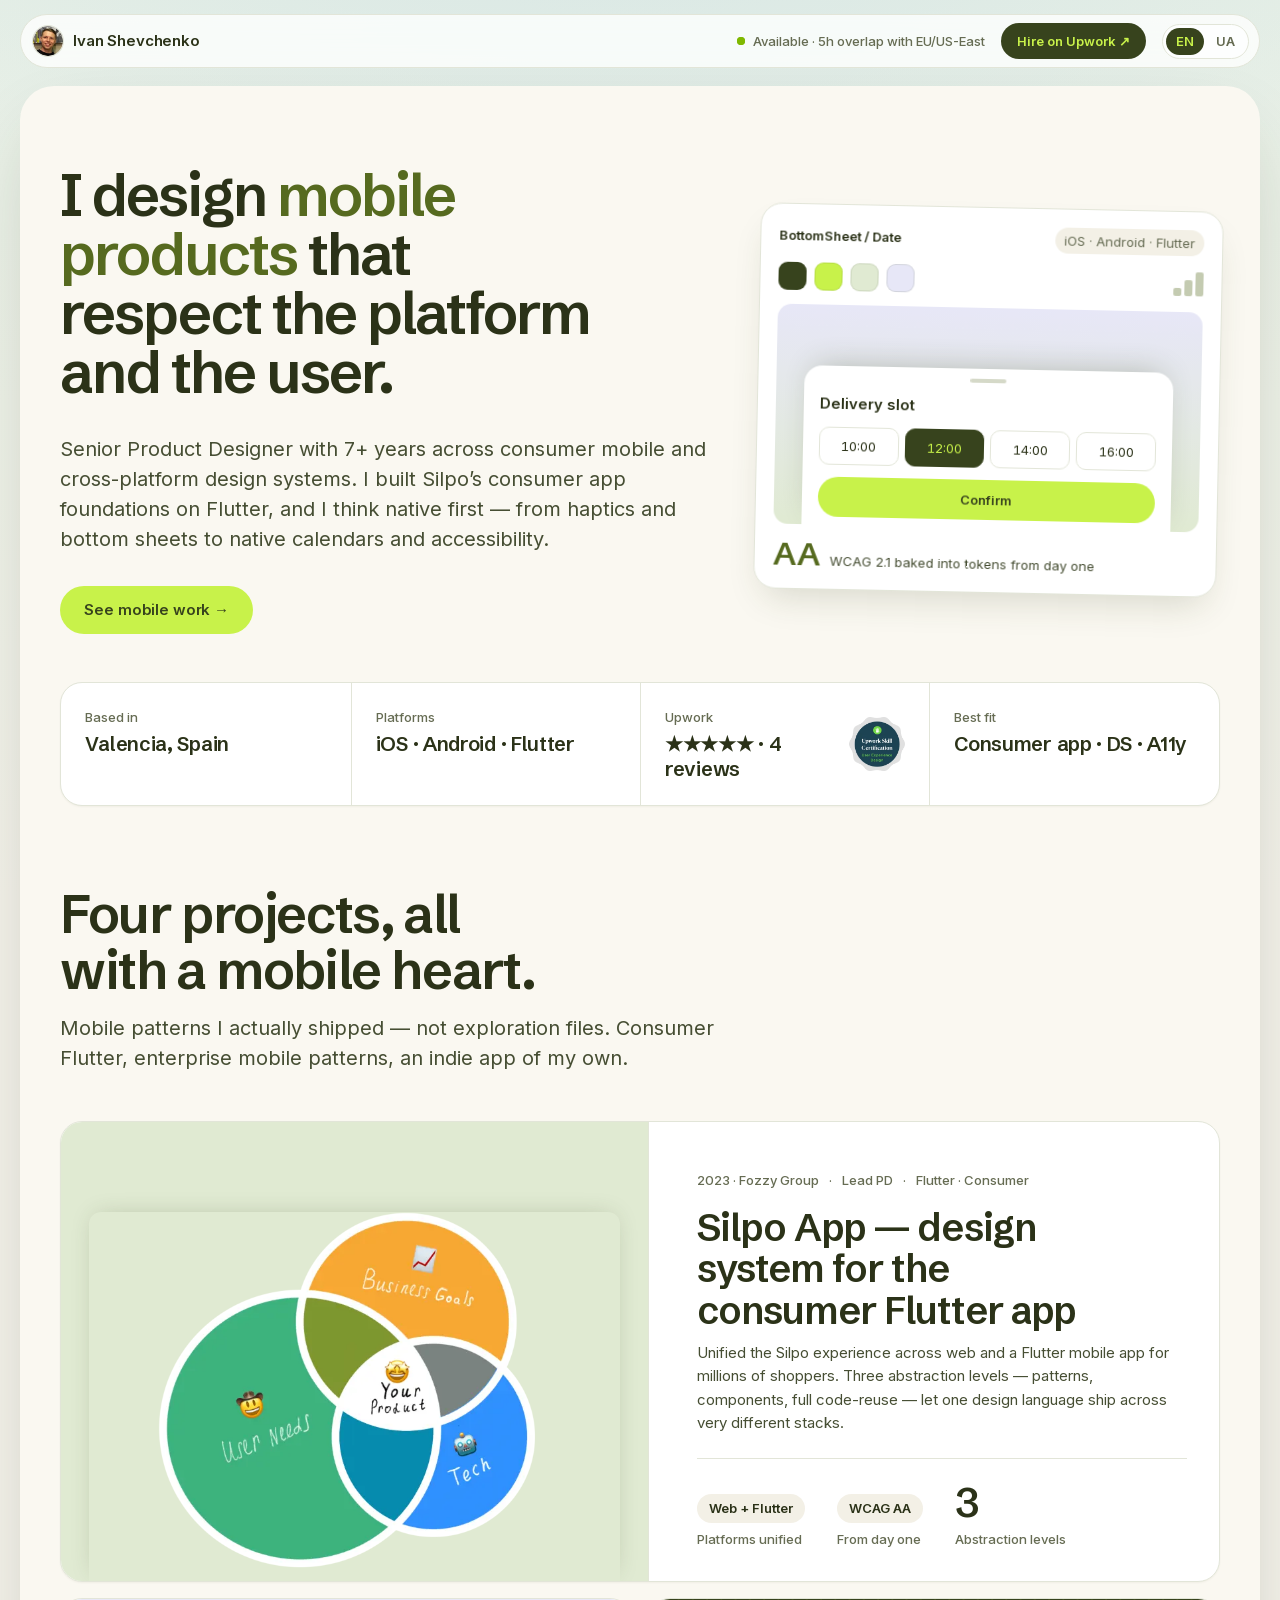
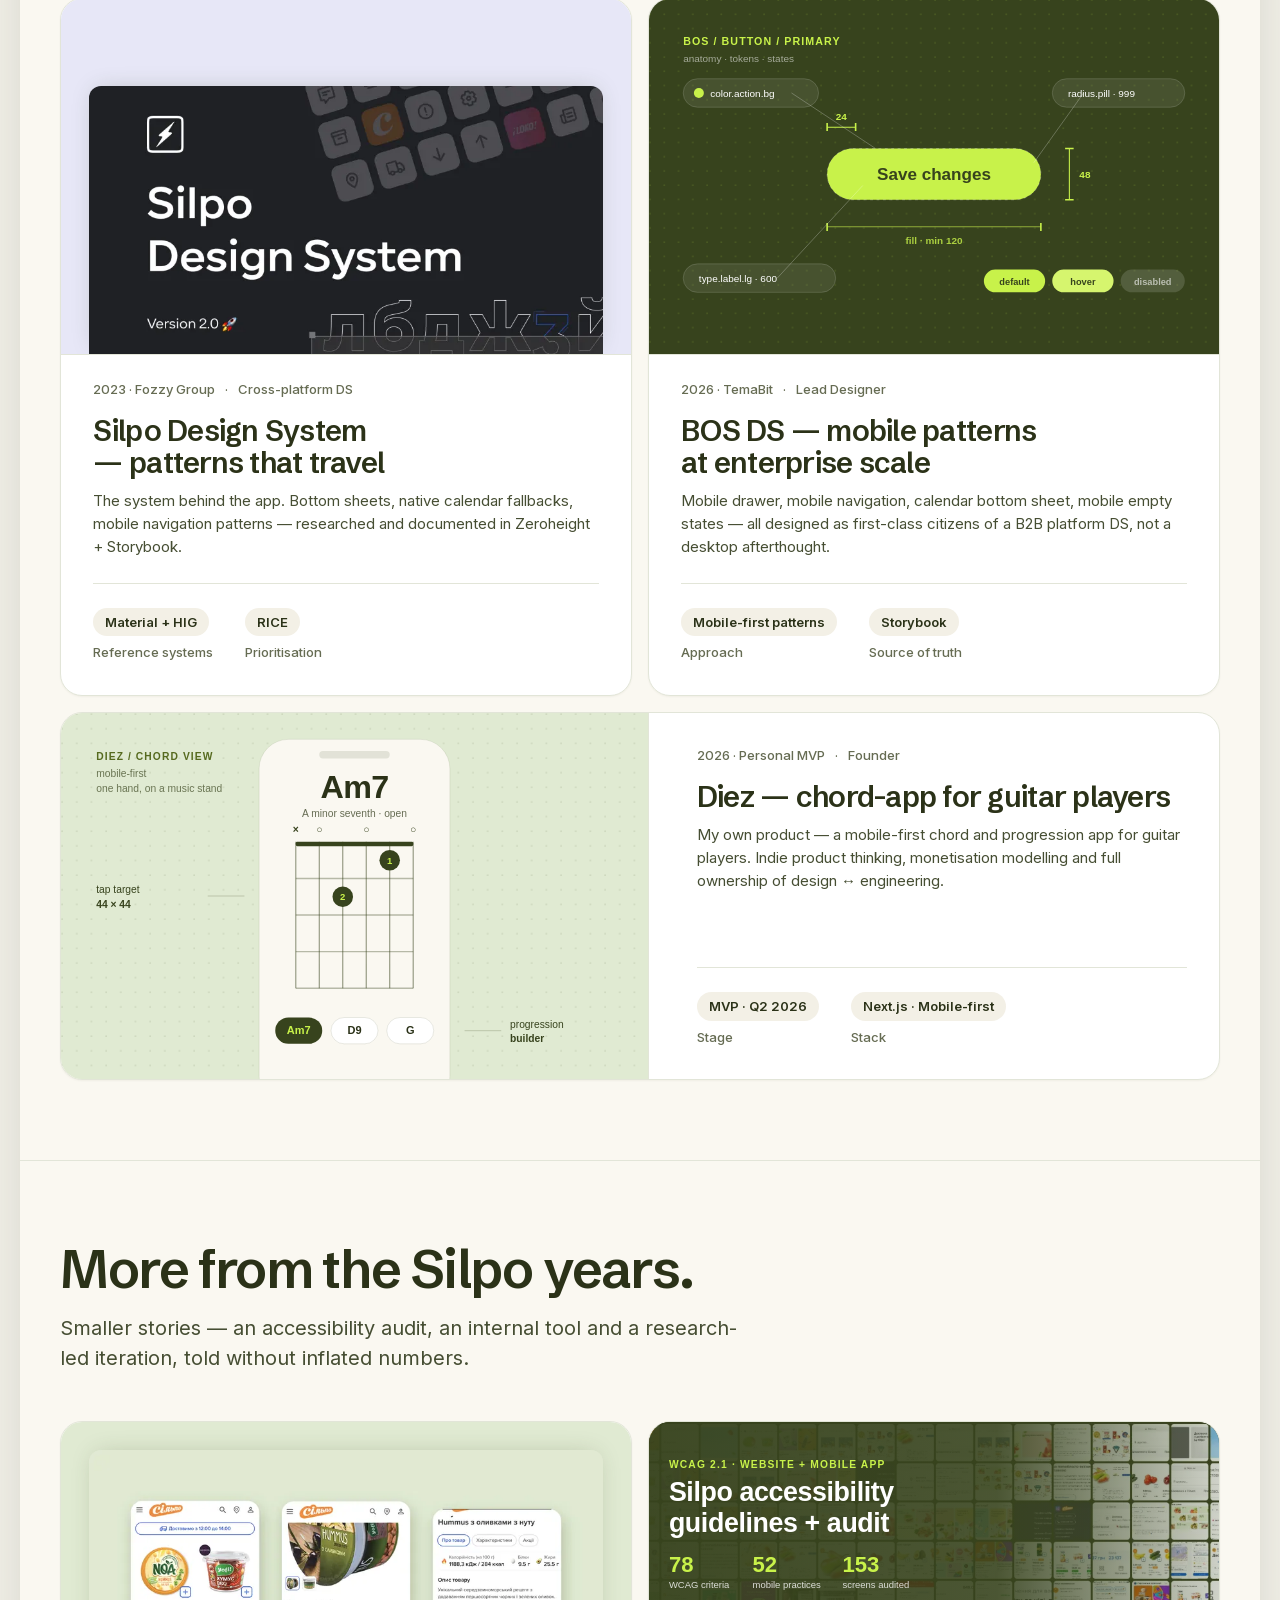
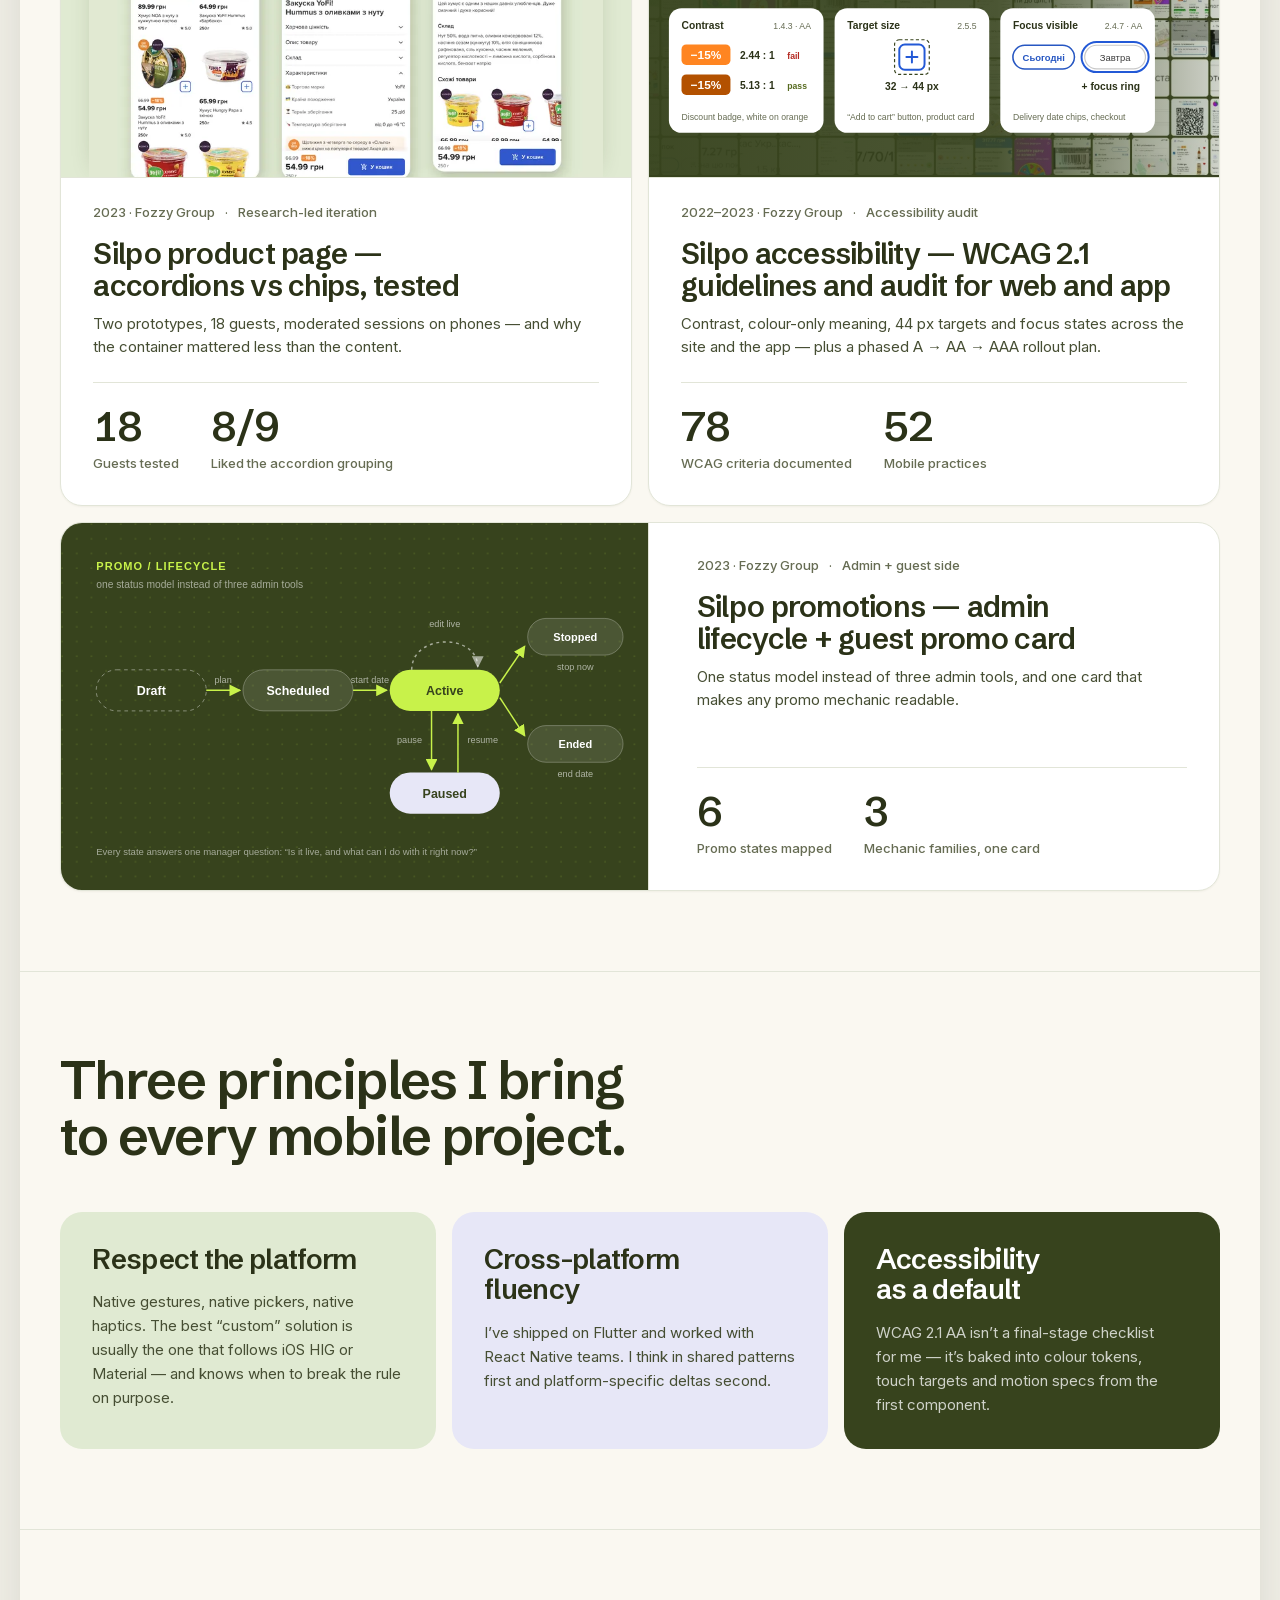
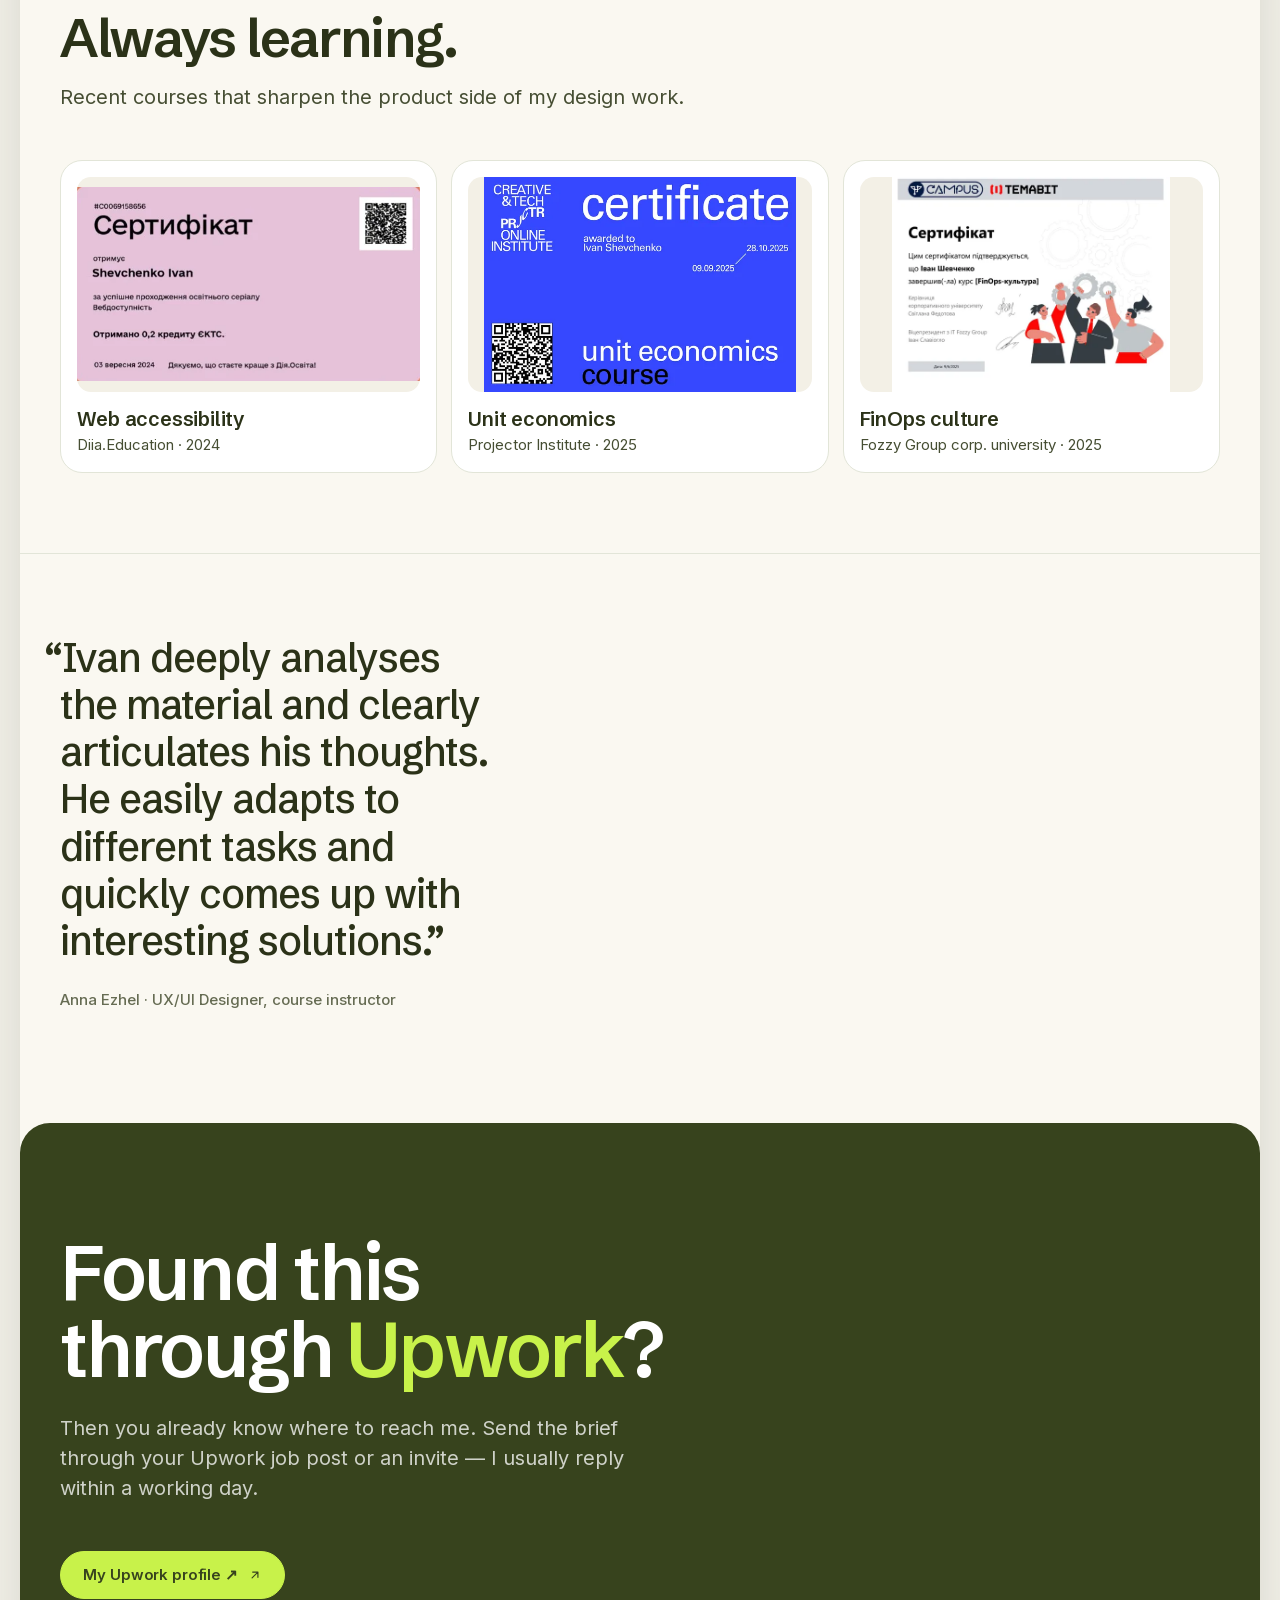
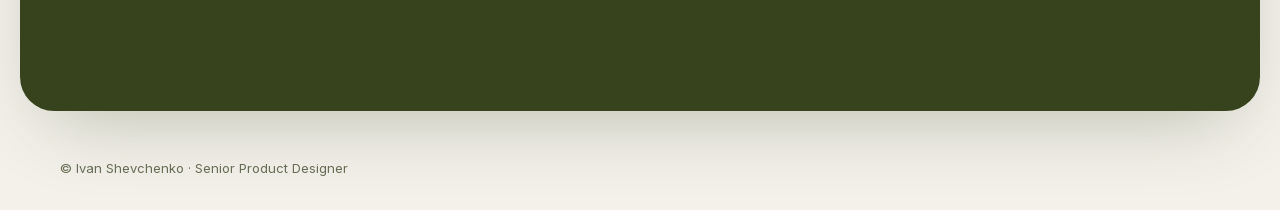
==== commit 886d1000: "Silpo a11y cover update; avatar in nav Co-Authored-By: Claude Opus 5.5 <noreply@anthropic.com>" ====
--- a/mobile/index.html
+++ b/mobile/index.html
@@ -15,7 +15,7 @@
   <meta name="twitter:card" content="summary_large_image" />
   <link rel="preload" href="../assets/fonts/schibsted-grotesk-latin.woff2" as="font" type="font/woff2" crossorigin>
   <link rel="preload" href="../assets/fonts/inter-latin.woff2" as="font" type="font/woff2" crossorigin>
-  <link rel="stylesheet" href="../styles/main.css?v=4b3d7dd9" />
+  <link rel="stylesheet" href="../styles/main.css?v=709a1054" />
   <script>document.documentElement.classList.add('js')</script>
 </head>
 <body>
--- a/styles/main.css
+++ b/styles/main.css
@@ -1218,3 +1218,28 @@
 /* Pair of phone screenshots side by side in a case figure */
 .case-image--pair { display: grid; grid-template-columns: repeat(2, minmax(0, 1fr)); gap: 16px; align-items: start; }
 .case-image--pair .case-image__caption { grid-column: 1 / -1; margin-top: 0; }
+.case-image--trio { display: grid; grid-template-columns: repeat(3, minmax(0, 1fr)); gap: 12px; align-items: start; }
+.case-image--trio .case-image__caption { grid-column: 1 / -1; margin-top: 0; }
+.case-image--narrow { max-width: 360px; }
+@media (max-width: 560px) {
+  .case-image--trio { grid-template-columns: repeat(2, minmax(0, 1fr)); }
+}
+
+/* Data tables inside case studies */
+.case-table-wrap { overflow-x: auto; border: 1px solid var(--border); border-radius: var(--radius-sm); background: var(--card); }
+.case-table { width: 100%; border-collapse: collapse; font-size: var(--fs-xs); line-height: 1.45; }
+.case-table caption { caption-side: top; text-align: left; padding: 14px 16px 10px; font-size: var(--fs-xs); color: var(--text-muted); }
+.case-table th, .case-table td { padding: 10px 16px; text-align: left; vertical-align: top; border-top: 1px solid var(--border); }
+.case-table th { font-weight: 600; color: var(--text); background: var(--surface); }
+.case-table td:first-child { font-weight: 600; color: var(--text); white-space: nowrap; }
+.case-image--diagram img { background: #fff; }
+@media (max-width: 560px) { .case-table td:first-child { white-space: normal; } }
+
+/* Brand mark: Ivan's photo instead of the "IS" monogram */
+.nav__brand-mark {
+  border-radius: 50%;
+  background: var(--ink) url("../assets/avatar-96.webp") center / cover no-repeat;
+  color: transparent;
+  overflow: hidden;
+  box-shadow: 0 0 0 1px var(--border);
+}
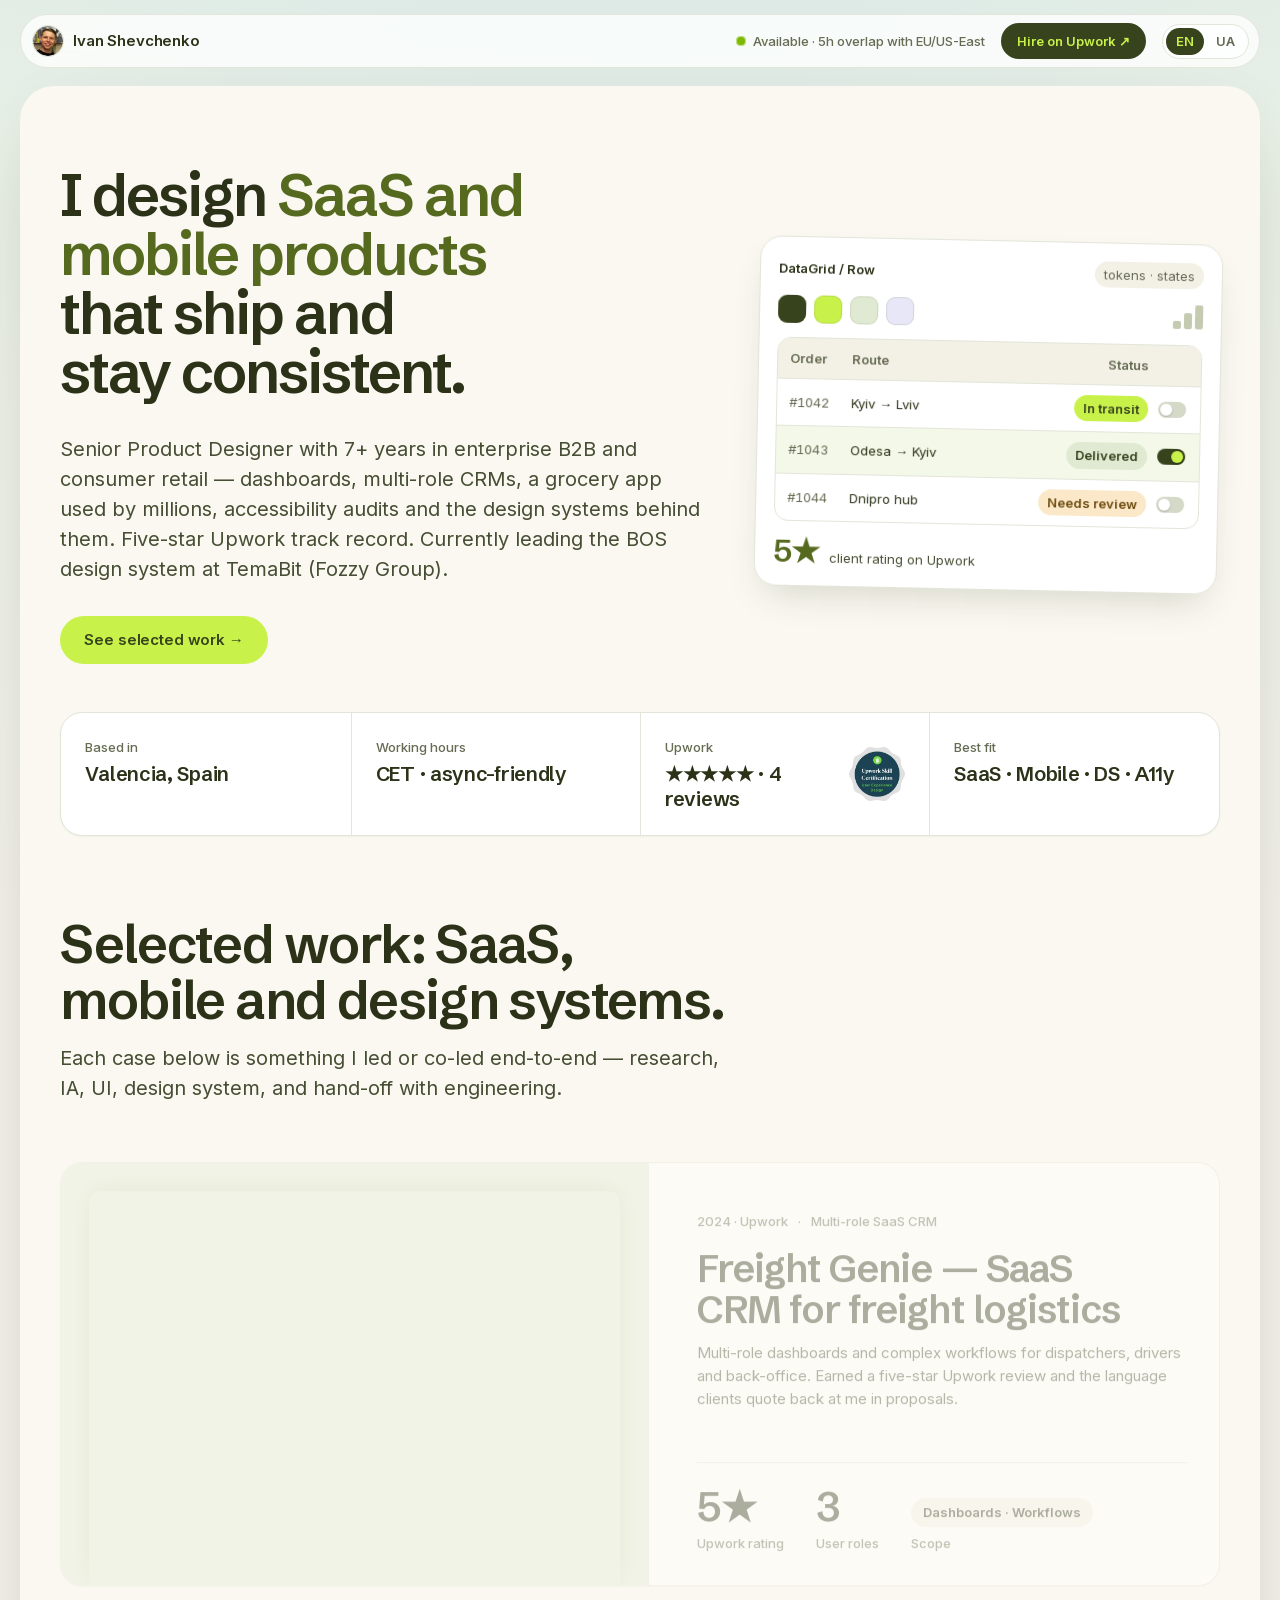
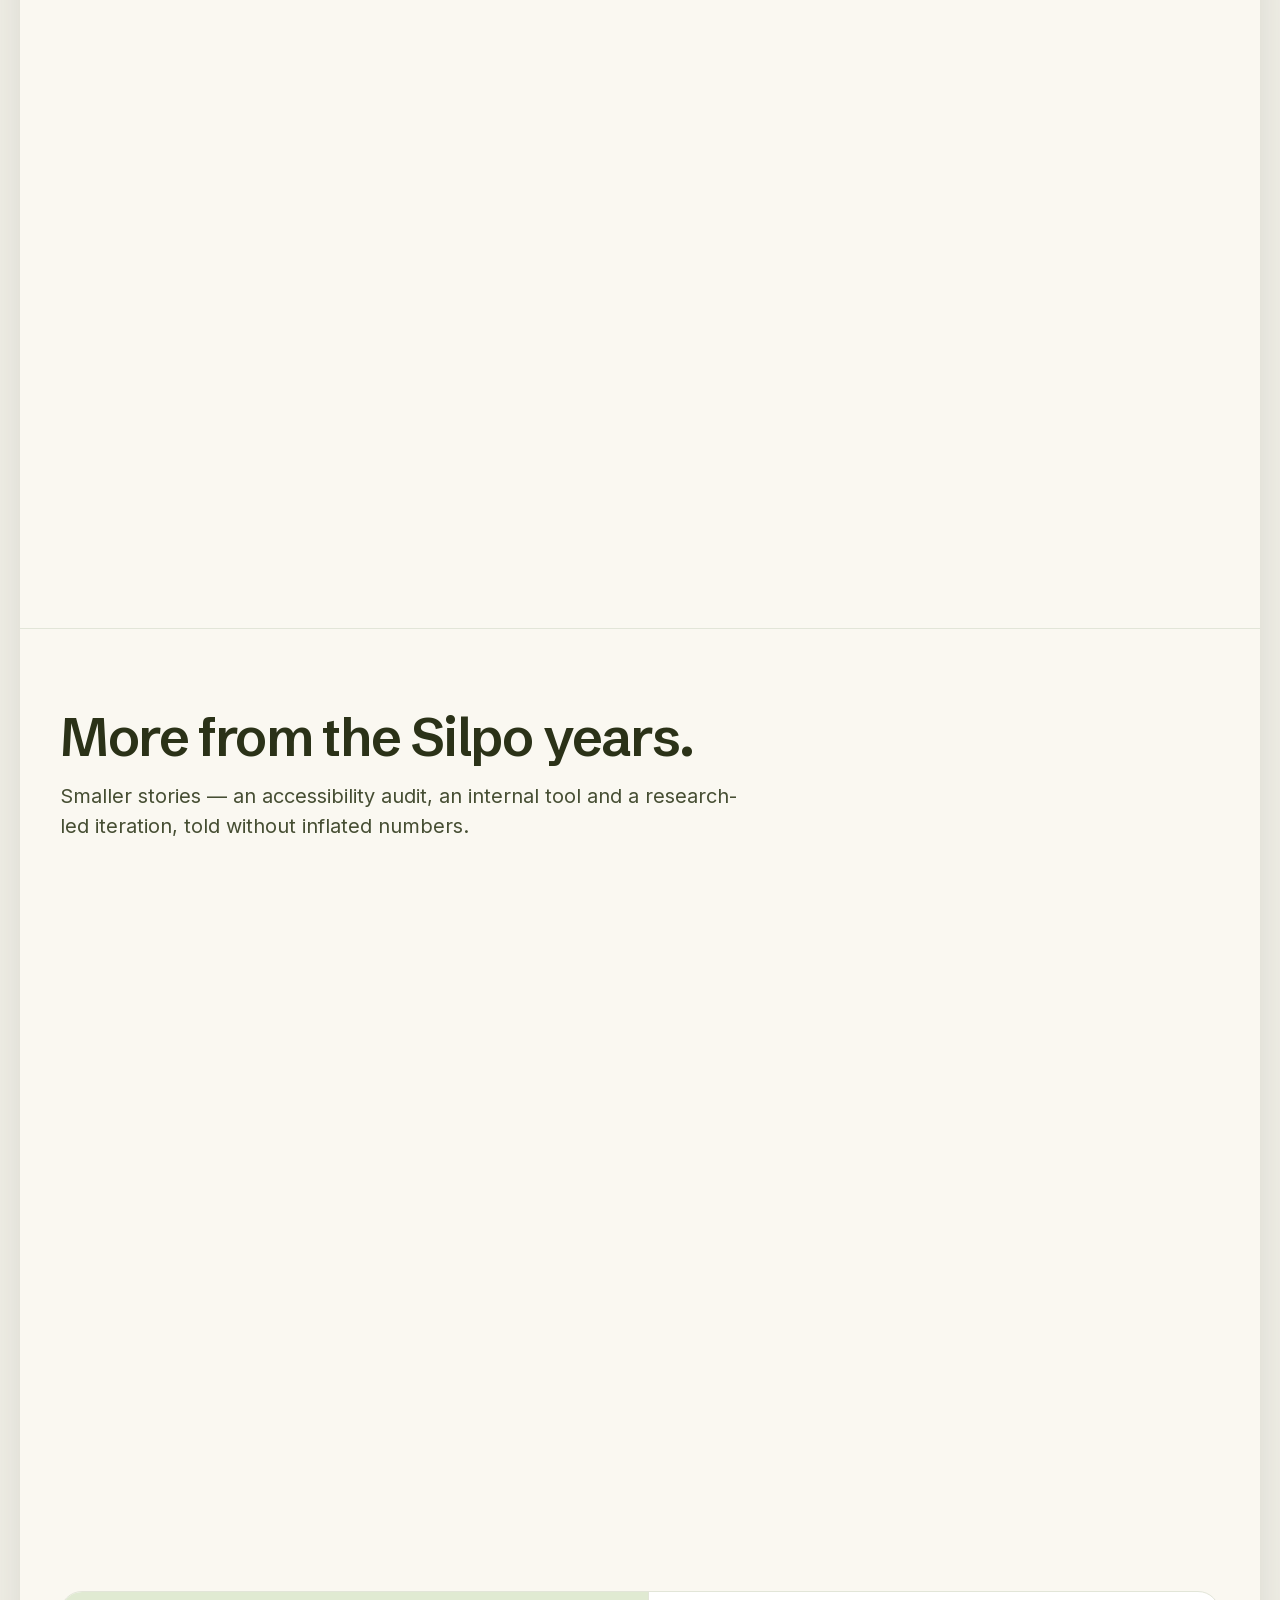
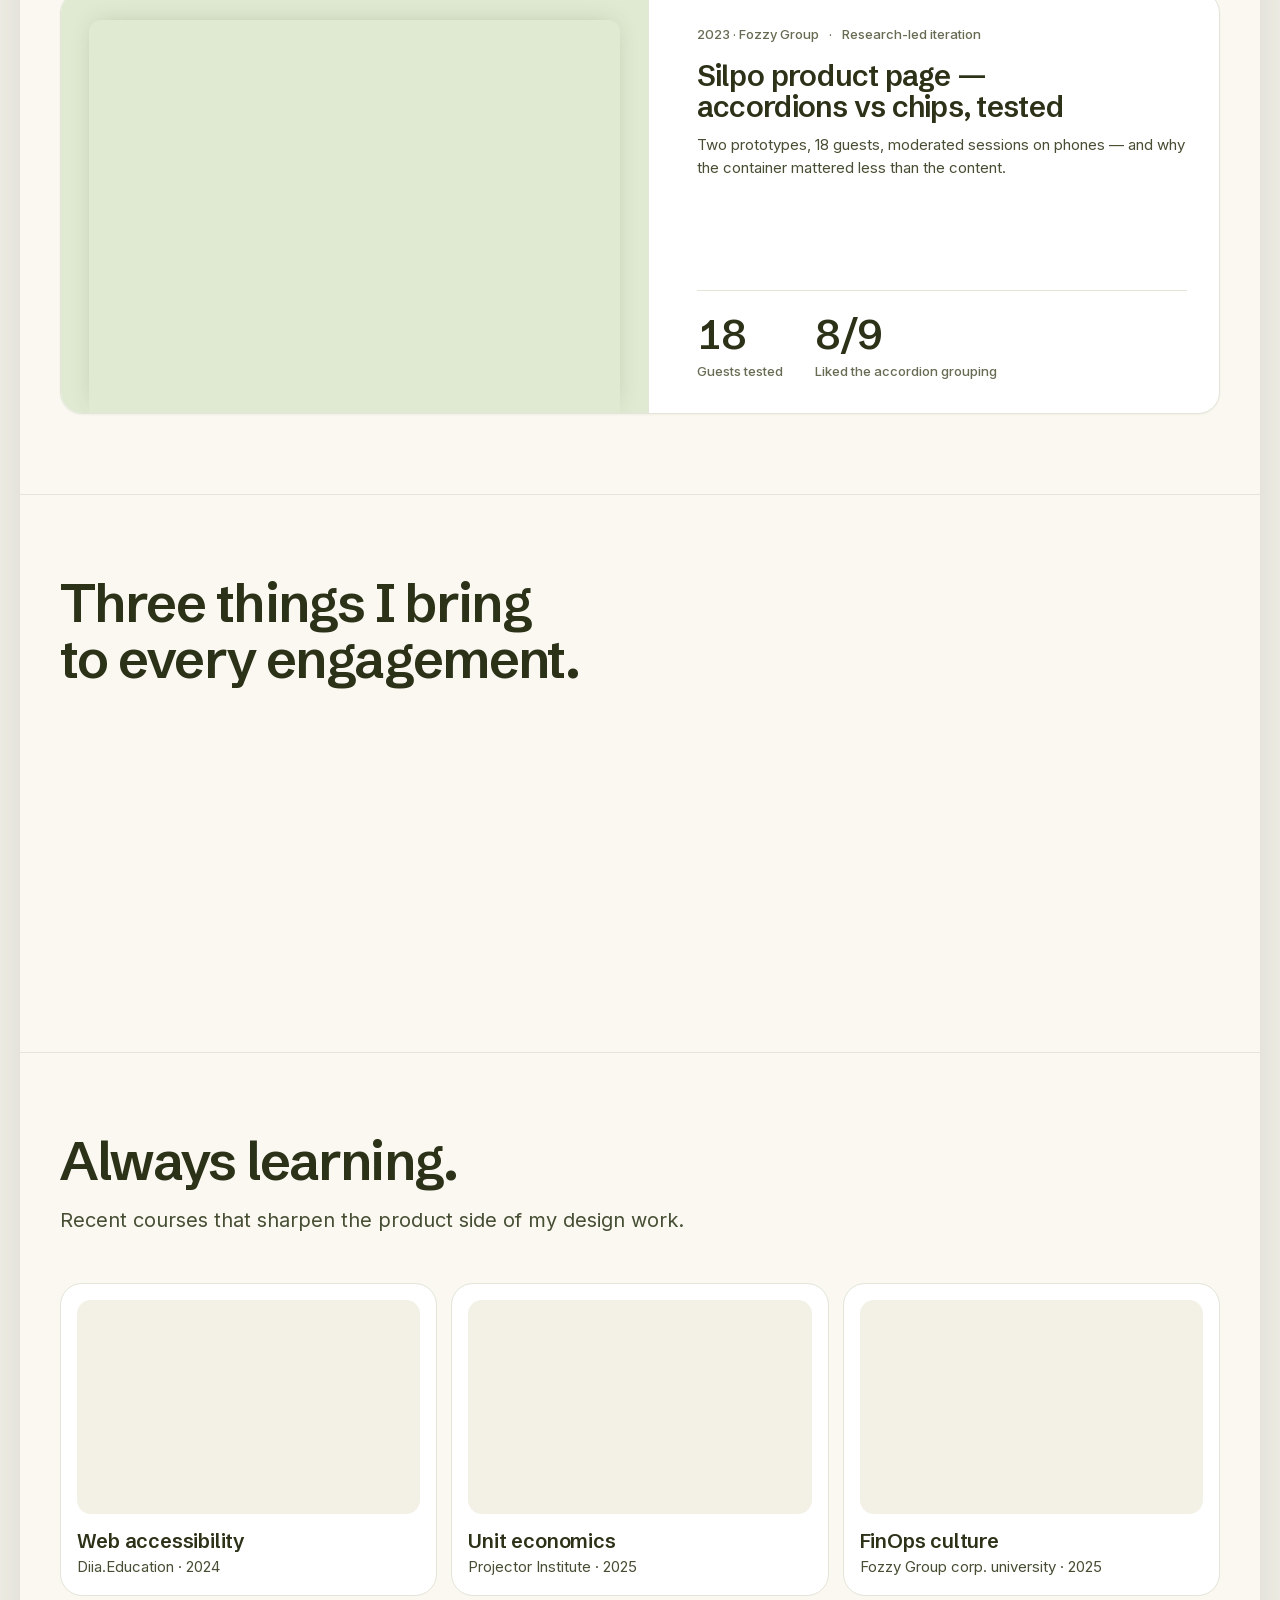
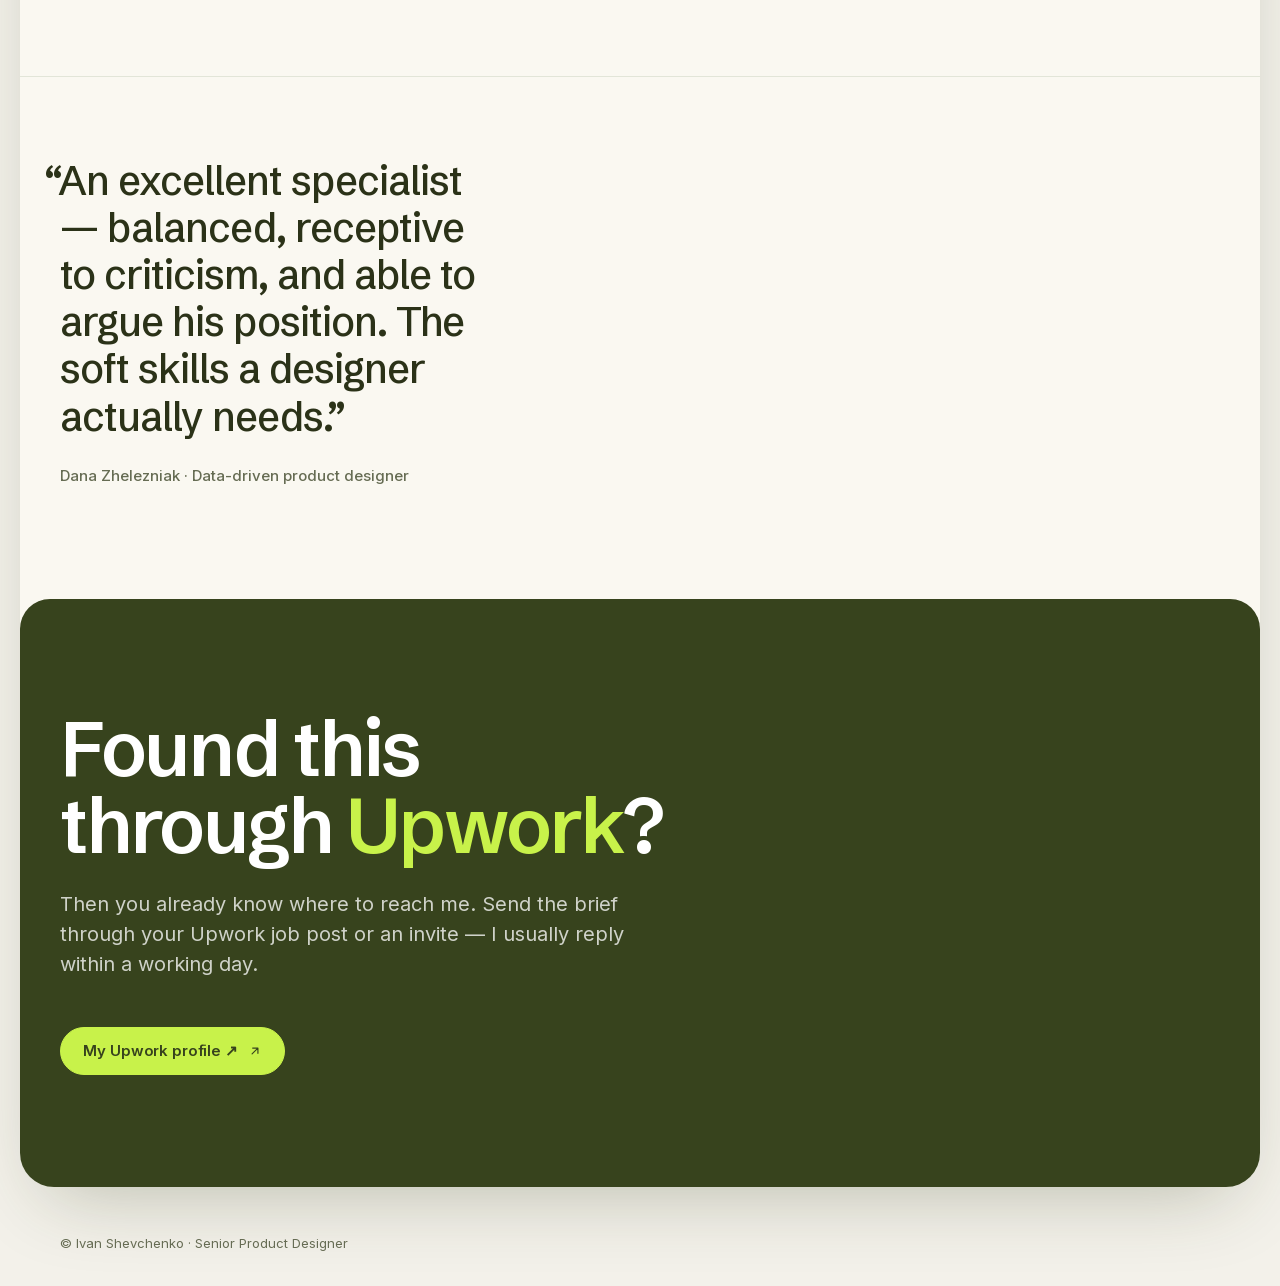
==== commit c77d88e4: "Combined freelance home; Silpo scale wording Co-Authored-By: Claude Opus 5.5 <noreply@anthropic.com>" ====
--- a/mobile/index.html
+++ b/mobile/index.html
@@ -1,272 +1 @@
-<!doctype html>
-<html lang="en">
-<head>
-  <meta charset="utf-8" />
-  <meta name="robots" content="noindex" />
-  <meta name="viewport" content="width=device-width, initial-scale=1" />
-  <title>Ivan Shevchenko — Senior Product Designer · Mobile Apps</title>
-  <meta name="description" content="Senior Product Designer for mobile-first products. Flutter consumer app, cross-platform design systems, accessibility from day one." />
-  <meta name="theme-color" content="#37431d" />
-  <link rel="icon" href="../assets/favicon.svg" type="image/svg+xml" />
-  <meta property="og:type" content="website" />
-  <meta property="og:title" content="Ivan Shevchenko — Senior Product Designer · Mobile Apps" />
-  <meta property="og:description" content="Senior Product Designer for mobile-first products. Flutter consumer app, cross-platform design systems, accessibility from day one." />
-  <meta property="og:image" content="https://shevchenko-ivan.github.io/work/assets/og.png" />
-  <meta name="twitter:card" content="summary_large_image" />
-  <link rel="preload" href="../assets/fonts/schibsted-grotesk-latin.woff2" as="font" type="font/woff2" crossorigin>
-  <link rel="preload" href="../assets/fonts/inter-latin.woff2" as="font" type="font/woff2" crossorigin>
-  <link rel="stylesheet" href="../styles/main.css?v=709a1054" />
-  <script>document.documentElement.classList.add('js')</script>
-</head>
-<body>
-  <a class="skip-link" href="#main" data-i18n="a11y.skip">Skip to content</a>
-
-  <header class="nav">
-    <div class="wrap nav__inner">
-      <a href="../" class="nav__brand" data-home>
-        <span class="nav__brand-mark">IS</span>
-        <span>Ivan Shevchenko</span>
-      </a>
-      <div class="nav__right">
-        <div class="nav__meta">
-          <span class="nav__status"><span class="nav__dot"></span><span data-i18n="status.available">Available · 5h overlap with EU/US-East</span></span>
-        </div>
-        <a class="nav__cta" href="https://www.upwork.com/freelancers/~0138a475970ec656ad" target="_blank" rel="noopener" data-i18n="nav.ctaUpwork">Hire on Upwork ↗</a>
-        <button class="lang-switch" type="button">
-          <span class="lang-switch__opt" data-lang="en">EN</span>
-          <span class="lang-switch__opt" data-lang="ua">UA</span>
-          <span class="sr-only lang-switch__hint"> — Українська версія</span>
-        </button>
-      </div>
-    </div>
-  </header>
-
-  <main id="main" class="sheet">
-    <section class="hero wrap">
-      <div class="hero__copy">
-      <h1 class="hero__title" data-i18n="hero.fl-mob.title">I design <em>mobile products</em> that respect the platform and the user.</h1>
-      <p class="hero__lede" data-i18n="hero.fl-mob.lede">
-        Senior Product Designer with 7+ years across consumer mobile and cross-platform design systems.
-        I built Silpo’s consumer app foundations on Flutter, and I think native first —
-        from haptics and bottom sheets to native calendars and accessibility.
-      </p>
-      <a class="hero__cta" href="#work" data-i18n="hero.cta.workMobile">See mobile work →</a>
-      </div>
-      <figure class="spec spec--mobile" aria-hidden="true">
-      <div class="spec__bar"><span class="spec__name">BottomSheet / Date</span><span class="spec__tag">iOS · Android · Flutter</span></div>
-      <div class="spec__tokens">
-        <span class="spec__swatch spec__swatch--ink" data-token="ink · #37431D"></span>
-        <span class="spec__swatch spec__swatch--lime" data-token="accent · #C8F24A"></span>
-        <span class="spec__swatch spec__swatch--sage" data-token="sage · #E0EAD2"></span>
-        <span class="spec__swatch spec__swatch--lav" data-token="lavender · #E7E7F7"></span>
-        <span class="spec__spacing"><i></i><i></i><i></i></span>
-      </div>
-      <div class="spec__phone">
-        <div class="spec__sheet">
-          <span class="spec__handle"></span>
-          <span class="spec__title">Delivery slot</span>
-          <div class="spec__slots"><span>10:00</span><span class="is-on">12:00</span><span>14:00</span><span>16:00</span></div>
-          <span class="spec__btn">Confirm</span>
-        </div>
-      </div>
-      <figcaption class="spec__metric"><strong>AA</strong><span data-i18n="spec.m.wcag">WCAG 2.1 baked into tokens from day one</span></figcaption>
-    </figure>
-    </section>
-
-    <section class="wrap">
-      <div class="facts">
-        <div class="fact"><div class="fact__label" data-i18n="fact.basedIn">Based in</div><div class="fact__value" data-i18n="fact.val.spain">Valencia, Spain</div></div>
-        <div class="fact"><div class="fact__label" data-i18n="fact.platforms">Platforms</div><div class="fact__value">iOS · Android · Flutter</div></div>
-        <div class="fact fact--cert"><div><div class="fact__label" data-i18n="fact.upwork">Upwork</div><div class="fact__value" data-i18n="fact.val.upwork">★★★★★ · 4 reviews</div></div><a class="cert" href="https://www.upwork.com/freelancers/~0138a475970ec656ad" target="_blank" rel="noopener"><img src="../assets/upwork-cert.webp" alt="Upwork Skill Certification: User Experience Design" width="200" height="192" loading="lazy" decoding="async"></a></div>
-        <div class="fact"><div class="fact__label" data-i18n="fact.bestFit">Best fit</div><div class="fact__value">Consumer app · DS · A11y</div></div>
-      </div>
-    </section>
-
-    <section id="work" class="section">
-      <div class="wrap">
-        <div class="section__head">
-          <h2 class="section__title" data-i18n="sec.fl-mob.workTitle">Four projects, all with a mobile heart.</h2>
-          <p class="section__desc" data-i18n="sec.fl-mob.workDesc">Mobile patterns I actually shipped — not exploration files. Consumer Flutter, enterprise mobile patterns, an indie app of my own.</p>
-        </div>
-
-        <div class="cases cases--featured">
-          <a class="case" href="../cases/silpo-app/">
-            <div class="case__thumb"><img src="../assets/cases/silpo-app/cover.webp" srcset="../assets/cases/silpo-app/cover-800.webp 800w, ../assets/cases/silpo-app/cover.webp 1600w" sizes="(min-width: 1000px) 640px, 100vw" width="1600" height="1112" alt="" loading="lazy" decoding="async"></div>
-            <div class="case__meta"><span>2023 · Fozzy Group</span><span>Lead PD</span><span>Flutter · Consumer</span></div>
-            <h3 class="case__title" data-i18n="t.f8d6ee84">Silpo App — design system for the consumer Flutter app</h3>
-            <p class="case__sub" data-i18n="t.dd6a69f3">
-              Unified the Silpo experience across web and a Flutter mobile app for millions of shoppers.
-              Three abstraction levels — patterns, components, full code-reuse — let one design language ship across very different stacks.
-            </p>
-            <div class="case__metrics">
-              <div><span class="metric__value metric__value--text">Web + Flutter</span><span class="metric__label" data-i18n="t.cb261b32">Platforms unified</span></div>
-              <div><span class="metric__value metric__value--text">WCAG AA</span><span class="metric__label" data-i18n="t.08bc3591">From day one</span></div>
-              <div><span class="metric__value">3</span><span class="metric__label" data-i18n="t.09fceba8">Abstraction levels</span></div>
-            </div>
-          </a>
-
-          <a class="case" href="../cases/silpo-design-system/">
-            <div class="case__thumb"><img src="../assets/cases/silpo-design-system/cover.webp" srcset="../assets/cases/silpo-design-system/cover-800.webp 800w, ../assets/cases/silpo-design-system/cover.webp 1600w" sizes="(min-width: 1000px) 640px, 100vw" width="1600" height="835" alt="" loading="lazy" decoding="async"></div>
-            <div class="case__meta"><span>2023 · Fozzy Group</span><span>Cross-platform DS</span></div>
-            <h3 class="case__title" data-i18n="t.dce5306d">Silpo Design System — patterns that travel</h3>
-            <p class="case__sub" data-i18n="t.03d5e5f7">
-              The system behind the app. Bottom sheets, native calendar fallbacks, mobile navigation patterns — researched and documented in Zeroheight + Storybook.
-            </p>
-            <div class="case__metrics">
-              <div><span class="metric__value metric__value--text">Material + HIG</span><span class="metric__label" data-i18n="t.eaf71a87">Reference systems</span></div>
-              <div><span class="metric__value metric__value--text">RICE</span><span class="metric__label" data-i18n="t.3eb38c39">Prioritisation</span></div>
-            </div>
-          </a>
-
-          <a class="case" href="../cases/bos-design-system/">
-            <div class="case__thumb case__thumb--art"><img src="../assets/cases/bos-design-system/anatomy.svg" alt="" width="800" height="500" loading="lazy" decoding="async"></div>
-            <div class="case__meta"><span>2026 · TemaBit</span><span data-i18n="t.dc4a0d6a">Lead Designer</span></div>
-            <h3 class="case__title" data-i18n="t.c1a23518">BOS DS — mobile patterns at enterprise scale</h3>
-            <p class="case__sub" data-i18n="t.455fb505">
-              Mobile drawer, mobile navigation, calendar bottom sheet, mobile empty states — all designed as first-class citizens of a B2B platform DS, not a desktop afterthought.
-            </p>
-            <div class="case__metrics">
-              <div><span class="metric__value metric__value--text" data-i18n="t.918275a7">Mobile-first patterns</span><span class="metric__label" data-i18n="t.40a68b5d">Approach</span></div>
-              <div><span class="metric__value metric__value--text">Storybook</span><span class="metric__label" data-i18n="t.b556a64b">Source of truth</span></div>
-            </div>
-          </a>
-
-          <a class="case" href="../cases/diez/">
-            <div class="case__thumb case__thumb--art"><img src="../assets/cases/diez/chord.svg" alt="" width="800" height="500" loading="lazy" decoding="async"></div>
-            <div class="case__meta"><span data-i18n="t.cd29d9fe">2026 · Personal MVP</span><span data-i18n="t.ad5b1a22">Founder</span></div>
-            <h3 class="case__title" data-i18n="t.53f28d13">Diez — chord-app for guitar players</h3>
-            <p class="case__sub" data-i18n="t.a53be538">
-              My own product — a mobile-first chord and progression app for guitar players.
-              Indie product thinking, monetisation modelling and full ownership of design ↔ engineering.
-            </p>
-            <div class="case__metrics">
-              <div><span class="metric__value metric__value--text">MVP · Q2 2026</span><span class="metric__label" data-i18n="t.64c6da24">Stage</span></div>
-              <div><span class="metric__value metric__value--text">Next.js · Mobile-first</span><span class="metric__label" data-i18n="t.2187e102">Stack</span></div>
-            </div>
-          </a>
-        </div>
-      </div>
-    </section>
-
-    <section class="section">
-      <div class="wrap">
-        <div class="section__head">
-          <h2 class="section__title" data-i18n="sec.more.title">More from the Silpo years.</h2>
-          <p class="section__desc" data-i18n="sec.more.desc">Smaller stories — an accessibility audit, an internal tool and a research-led iteration, told without inflated numbers.</p>
-        </div>
-        <div class="cases">
-          <a class="case" href="../cases/silpo-product-page/">
-            <div class="case__thumb"><img src="../assets/cases/silpo-product-page/cover.webp" srcset="../assets/cases/silpo-product-page/cover-800.webp 800w, ../assets/cases/silpo-product-page/cover.webp 1600w" sizes="(min-width: 1000px) 640px, 100vw" width="1600" height="1186" alt="" loading="lazy" decoding="async"></div>
-            <div class="case__meta"><span>2023 · Fozzy Group</span><span data-i18n="case.pp.meta.kind">Research-led iteration</span></div>
-            <h3 class="case__title" data-i18n="case.pp.cardTitle">Silpo product page — accordions vs chips, tested</h3>
-            <p class="case__sub" data-i18n="case.pp.cardSub">Two prototypes, 18 guests, moderated sessions on phones — and why the container mattered less than the content.</p>
-            <div class="case__metrics">
-              <div><span class="metric__value">18</span><span class="metric__label" data-i18n="case.pp.find.m1">Guests tested</span></div>
-              <div><span class="metric__value">8/9</span><span class="metric__label" data-i18n="case.pp.find.m2">Liked the accordion grouping</span></div>
-            </div>
-          </a>
-          <a class="case" href="../cases/silpo-accessibility/">
-            <div class="case__thumb case__thumb--art"><img src="../assets/cases/silpo-accessibility/cover.svg" alt="" width="800" height="500" loading="lazy" decoding="async"></div>
-            <div class="case__meta"><span>2022–2023 · Fozzy Group</span><span data-i18n="case.a11y.kicker">Accessibility audit</span></div>
-            <h3 class="case__title" data-i18n="case.a11y.cardTitle">Silpo accessibility — WCAG 2.1 guidelines and audit for web and app</h3>
-            <p class="case__sub" data-i18n="case.a11y.cardSub">Contrast, colour-only meaning, 44 px targets and focus states across the site and the app — plus a phased A → AA → AAA rollout plan.</p>
-            <div class="case__metrics">
-              <div><span class="metric__value">78</span><span class="metric__label" data-i18n="case.a11y.m1">WCAG criteria documented</span></div>
-              <div><span class="metric__value">52</span><span class="metric__label" data-i18n="case.a11y.m2">Mobile practices</span></div>
-            </div>
-          </a>
-          <a class="case" href="../cases/silpo-promo/">
-            <div class="case__thumb case__thumb--art"><img src="../assets/cases/silpo-promo/lifecycle.svg" alt="" width="800" height="500" loading="lazy" decoding="async"></div>
-            <div class="case__meta"><span>2023 · Fozzy Group</span><span data-i18n="case.promo.kicker">Admin + guest side</span></div>
-            <h3 class="case__title" data-i18n="case.promo.cardTitle">Silpo promotions — admin lifecycle + guest promo card</h3>
-            <p class="case__sub" data-i18n="case.promo.cardSub">One status model instead of three admin tools, and one card that makes any promo mechanic readable.</p>
-            <div class="case__metrics">
-              <div><span class="metric__value">6</span><span class="metric__label" data-i18n="case.promo.m1">Promo states mapped</span></div>
-              <div><span class="metric__value">3</span><span class="metric__label" data-i18n="case.promo.m2">Mechanic families, one card</span></div>
-            </div>
-          </a>
-        </div>
-      </div>
-    </section>
-
-    <section class="section">
-      <div class="wrap">
-        <div class="section__head">
-          <h2 class="section__title" data-i18n="sec.fl-mob.howTitle">Three principles I bring to every mobile project.</h2>
-        </div>
-        <div class="pillars">
-          <div class="pillar">
-            <h3 class="pillar__title" data-i18n="pillar.respectPlatform.title">Respect the platform</h3>
-            <p class="pillar__body" data-i18n="pillar.body.respectPlatform">Native gestures, native pickers, native haptics. The best “custom” solution is usually the one that follows iOS HIG or Material — and knows when to break the rule on purpose.</p>
-          </div>
-          <div class="pillar">
-            <h3 class="pillar__title" data-i18n="pillar.crossPlatform.title">Cross-platform fluency</h3>
-            <p class="pillar__body" data-i18n="pillar.body.crossPlatform">
-              I’ve shipped on Flutter and worked with React Native teams. I think in shared patterns first and platform-specific deltas second.
-            </p>
-          </div>
-          <div class="pillar">
-            <h3 class="pillar__title" data-i18n="pillar.a11y.title">Accessibility as a default</h3>
-            <p class="pillar__body" data-i18n="pillar.body.a11y">
-              WCAG 2.1 AA isn’t a final-stage checklist for me — it’s baked into colour tokens, touch targets and motion specs from the first component.
-            </p>
-          </div>
-        </div>
-      </div>
-    </section>
-
-    <section class="section">
-      <div class="wrap">
-        <div class="section__head">
-          <h2 class="section__title" data-i18n="certs.title">Always learning.</h2>
-          <p class="section__desc" data-i18n="certs.desc">Recent courses that sharpen the product side of my design work.</p>
-        </div>
-        <div class="certs">
-          <a class="cert-card" href="../assets/certs/web-accessibility.webp" target="_blank" rel="noopener">
-            <div class="cert-card__thumb"><img src="../assets/certs/web-accessibility.webp" width="516" height="292" alt="Certificate: Web accessibility, Diia.Education, 2024" loading="lazy" decoding="async"></div>
-            <h3 class="cert-card__title" data-i18n="certs.a11y.title">Web accessibility</h3>
-            <p class="cert-card__meta" data-i18n="certs.a11y.meta">Diia.Education · 2024</p>
-          </a>
-          <a class="cert-card" href="../assets/certs/unit-economics.webp" target="_blank" rel="noopener">
-            <div class="cert-card__thumb"><img src="../assets/certs/unit-economics-600.webp" width="600" height="412" alt="Certificate: Unit economics course, Projector Creative &amp; Tech Institute, 2025" loading="lazy" decoding="async"></div>
-            <h3 class="cert-card__title" data-i18n="certs.ue.title">Unit economics</h3>
-            <p class="cert-card__meta" data-i18n="certs.ue.meta">Projector Institute · 2025</p>
-          </a>
-          <a class="cert-card" href="../assets/certs/finops.webp" target="_blank" rel="noopener">
-            <div class="cert-card__thumb"><img src="../assets/certs/finops-600.webp" width="600" height="464" alt="Certificate: FinOps culture course, Fozzy Group corporate university, 2025" loading="lazy" decoding="async"></div>
-            <h3 class="cert-card__title" data-i18n="certs.finops.title">FinOps culture</h3>
-            <p class="cert-card__meta" data-i18n="certs.finops.meta">Fozzy Group corp. university · 2025</p>
-          </a>
-        </div>
-      </div>
-    </section>
-
-    <section class="section">
-      <div class="wrap">
-        <h2 class="sr-only" data-i18n="section.testimonial">Testimonial</h2>
-        <blockquote class="quote">
-          <p class="quote__text" data-i18n="quote.anna">“Ivan deeply analyses the material and clearly articulates his thoughts. He easily adapts to different tasks and quickly comes up with interesting solutions.”</p>
-          <p class="quote__cite" data-i18n="quote.anna.cite">Anna Ezhel · UX/UI Designer, course instructor</p>
-        </blockquote>
-      </div>
-    </section>
-
-      <section id="contact" class="contact">
-      <div class="wrap">
-        <h2 class="contact__title" data-i18n="fl.close.title">Found this through <em>Upwork</em>?</h2>
-        <p class="contact__lede" data-i18n="fl.close.body">Then you already know where to reach me. Send the brief through your Upwork job post or an invite — I usually reply within a working day.</p>
-        <div class="contact__row">
-          <a class="contact__link" href="https://www.upwork.com/freelancers/~0138a475970ec656ad" target="_blank" rel="noopener" data-i18n="fl.close.cta">My Upwork profile ↗</a>
-        </div>
-      </div>
-    </section>
-  </main>
-
-  <footer class="wrap foot">
-    <span data-i18n="foot.copy">© Ivan Shevchenko · Senior Product Designer</span>
-  </footer>
-
-  <script src="../scripts/anim.js?v=e52e3bde" defer></script>
-  <script src="../scripts/i18n.js?v=02f16e28" defer></script>
-</body>
-</html>
+<!doctype html><html lang="en"><head><meta charset="utf-8"><meta name="robots" content="noindex"><meta http-equiv="refresh" content="0; url=../"><link rel="canonical" href="../"><title>Ivan Shevchenko — Portfolio</title></head><body><a href="../">Portfolio</a></body></html>
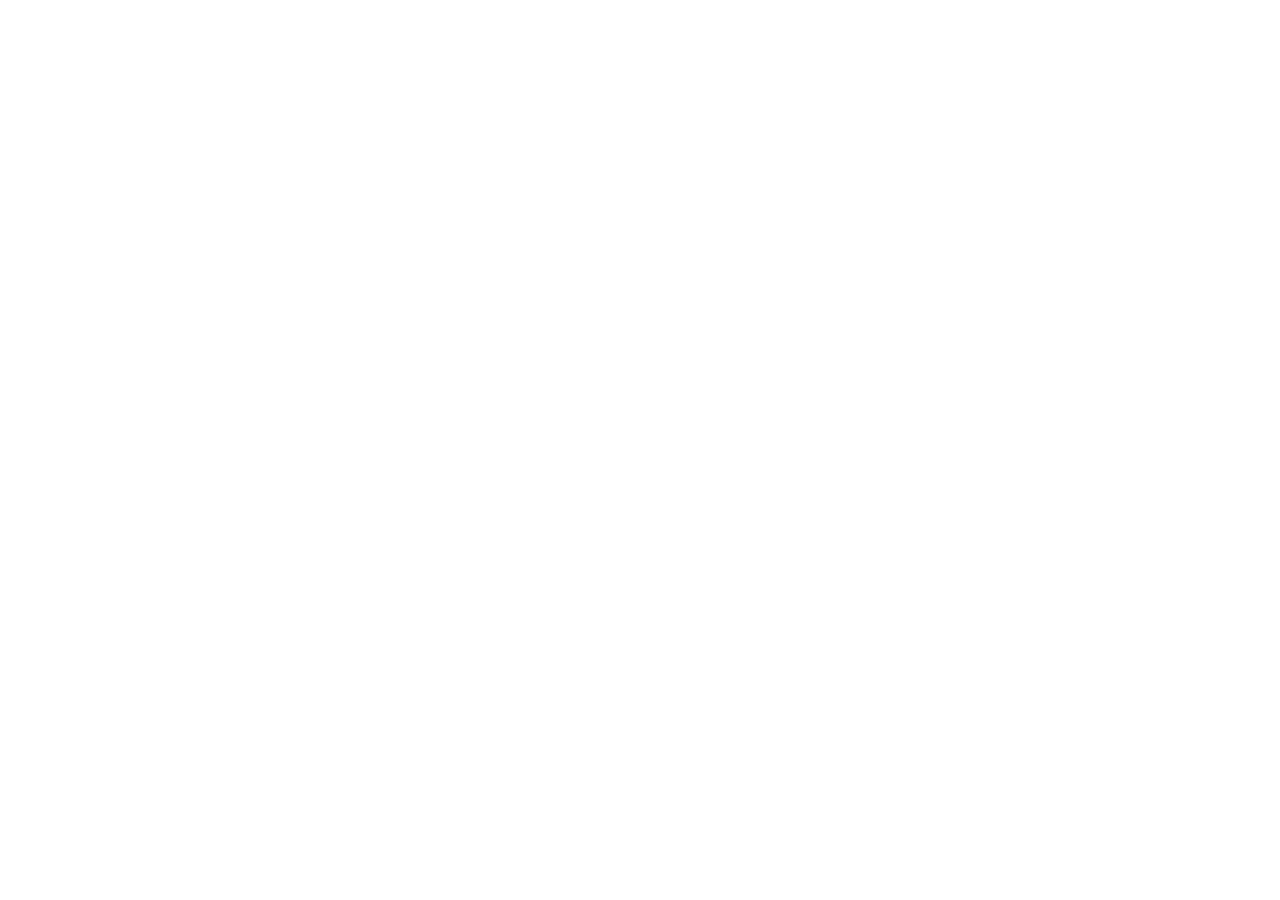
==== commit 8f859967: "Redirect to the new address" ====
--- a/mobile/index.html
+++ b/mobile/index.html
@@ -1 +1 @@
-<!doctype html><html lang="en"><head><meta charset="utf-8"><meta name="robots" content="noindex"><meta http-equiv="refresh" content="0; url=../"><link rel="canonical" href="../"><title>Ivan Shevchenko — Portfolio</title></head><body><a href="../">Portfolio</a></body></html>
+<!doctype html><html lang="en"><head><meta charset="utf-8"><meta name="robots" content="noindex"><meta http-equiv="refresh" content="0; url=https://ivan-ux-ui.com/mobile/"><link rel="canonical" href="https://ivan-ux-ui.com/mobile/"><title>Moved</title><script>location.replace("https://ivan-ux-ui.com/mobile/"+location.search+location.hash)</script></head><body><p><a href="https://ivan-ux-ui.com/mobile/">This page has moved</a>.</p></body></html>
